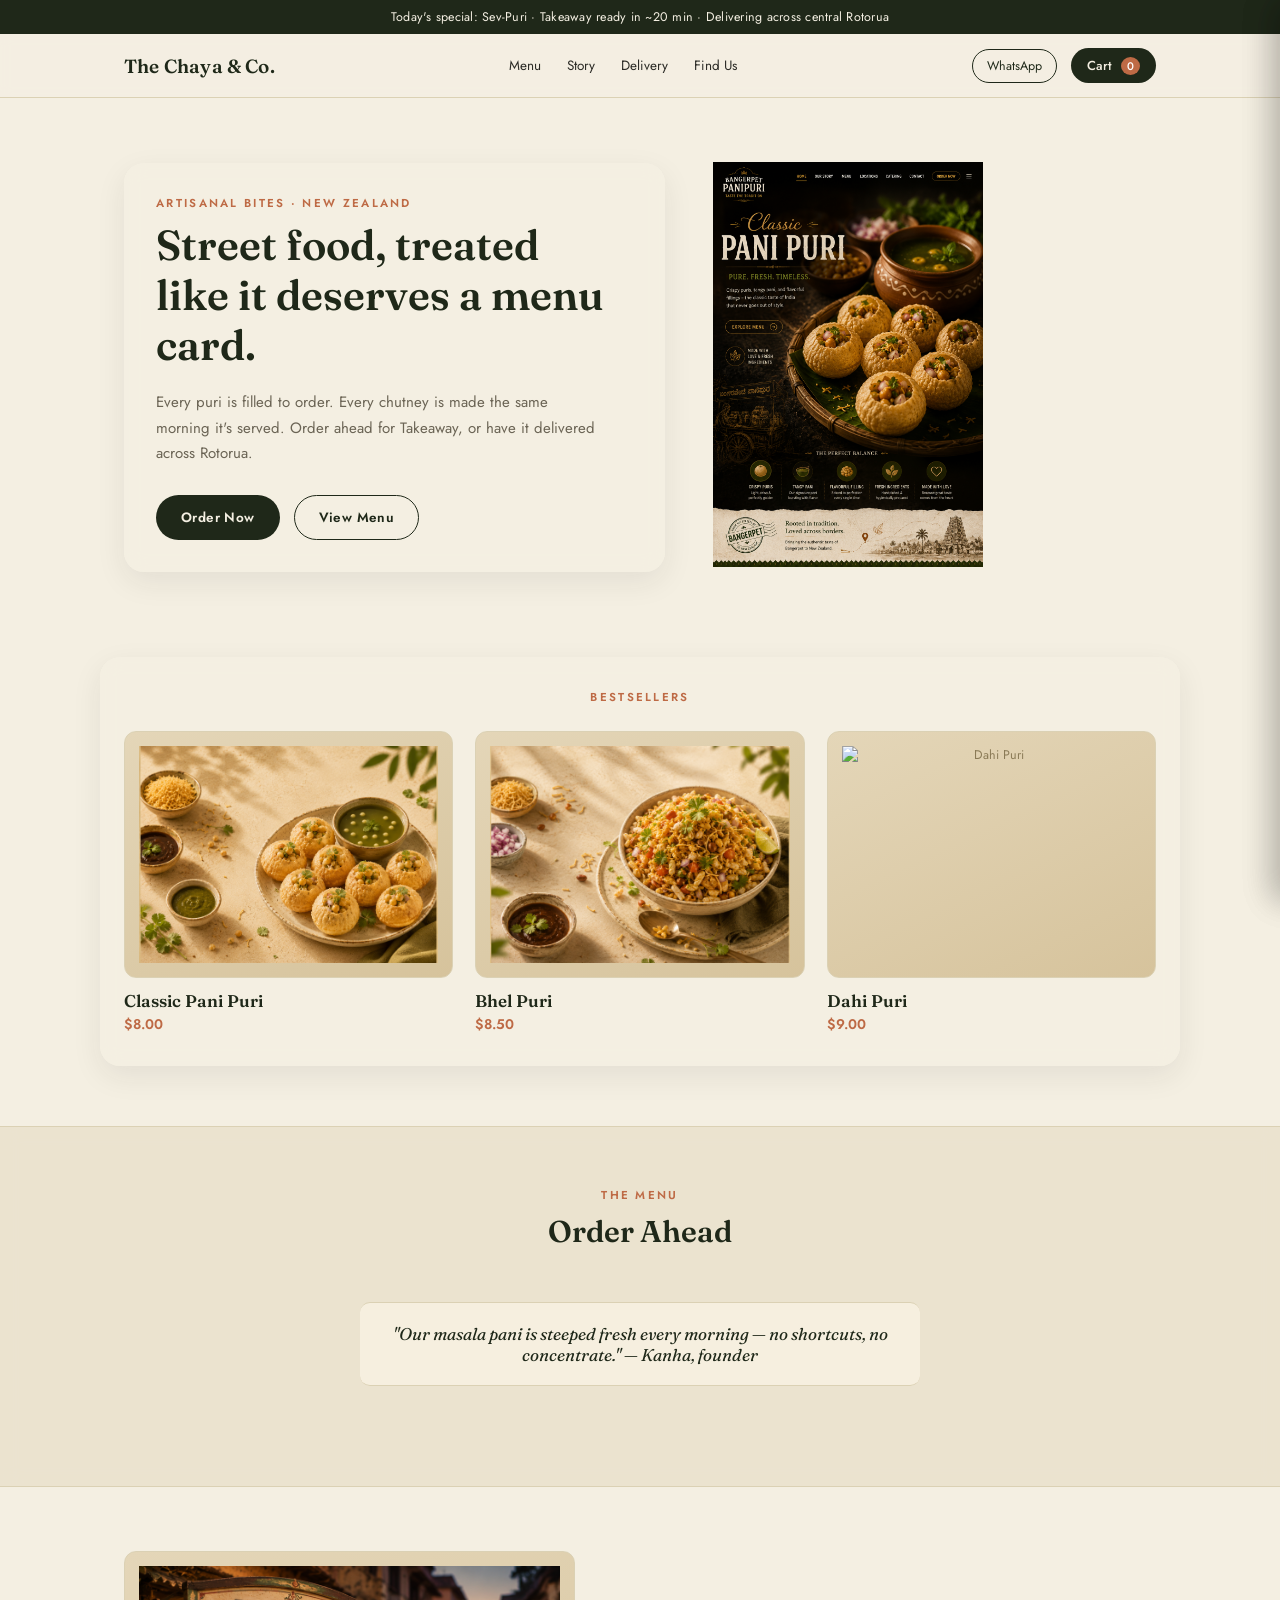
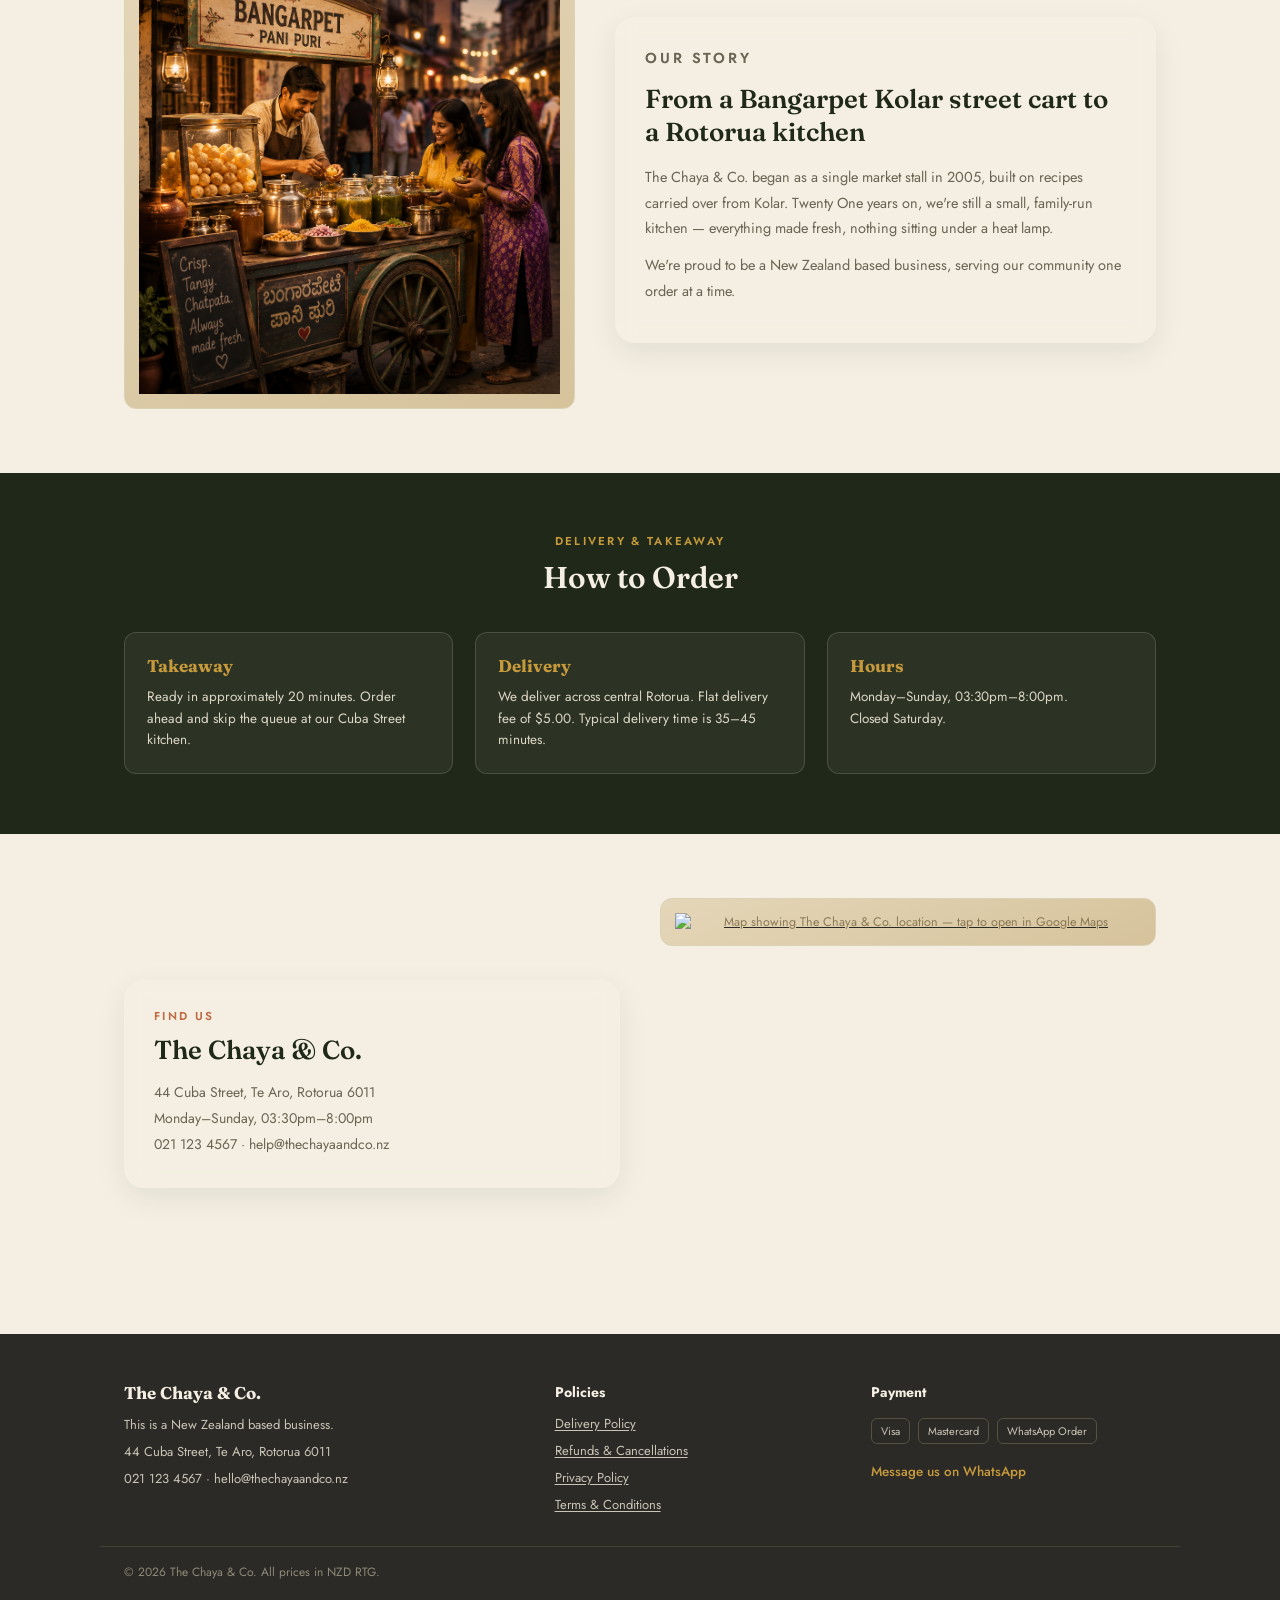
==== index.html @ b9b1ccc6 "Update index.html" ====
<!DOCTYPE html>
<html lang="en">
<head>
<meta charset="UTF-8">
<meta name="viewport" content="width=device-width, initial-scale=1.0">
<title>The Chaya & Co. — Artisanal Indian Street Food, New Zealand</title>
<link rel="preconnect" href="https://fonts.googleapis.com">
<link href="https://fonts.googleapis.com/css2?family=Fraunces:opsz,wght@9..144,500;9..144,600;9..144,700&family=Jost:wght@400;500;600&display=swap" rel="stylesheet">
<link rel="stylesheet" href="style.css">
</head>
<body>

<!-- announcement bar -->
<div class="announce-bar">Today's special: Sev-Puri · Takeaway ready in ~20 min · Delivering across central Rotorua</div>

<!-- header -->
<header class="site-header" id="site-header">
  <div class="wrap header-row">
    <a href="#top" class="brand">The Chaya & Co.</a>

    <nav class="main-nav" id="main-nav">
      <a href="#menu">Menu</a>
      <a href="#story">Story</a>
      <a href="#delivery">Delivery</a>
      <a href="#find-us">Find Us</a>
    </nav>

    <div class="header-actions">
      <a class="whatsapp-quick" href="#" id="header-whatsapp-link" aria-label="Message us on WhatsApp">WhatsApp</a>
      <button class="cart-btn" id="open-cart" aria-label="Open cart">
        Cart <span class="cart-badge" id="cart-badge">0</span>
      </button>
      <button class="mobile-menu-toggle" id="mobile-menu-toggle" aria-label="Open menu">☰</button>
    </div>
  </div>
</header>

<div id="top"></div>

<!-- hero -->
<section class="hero">
  <div class="wrap hero-inner">
    <div class="hero-text">
      <p class="eyebrow">Artisanal Bites · New Zealand</p>
      <h1>Street food, treated<br>like it deserves a menu card.</h1>
      <p class="hero-copy">Every puri is filled to order. Every chutney is made the same morning it's served. Order ahead for Takeaway, or have it delivered across Rotorua.</p>
      <div class="hero-ctas">
        <a href="#menu" class="btn btn-primary">Order Now</a>
        <a href="#menu" class="btn btn-outline">View Menu</a>
      </div>
    </div>
    <div class="about-photo"><img src="./photos/Staring.png" width="270" alt="Signature dish, plated on marble"></div>
  </div>
</section>

<!-- signature strip -->
<section class="signature-strip">
  <div class="wrap">
    <p class="eyebrow center">Bestsellers</p>
    <div class="signature-row">
      <div class="signature-card">
        <div class="photo-placeholder"><img src="./photos/panipuri.png" alt="Classic Pani Puri"></div>
        <h3>Classic Pani Puri</h3>
        <p>$8.00</p>
      </div>
      <div class="signature-card">
        <div class="photo-placeholder"><img src="./photos/BhelPuri.png" alt="Bhel Puri"></div>
        <h3>Bhel Puri</h3>
        <p>$8.50</p>
      </div>
      <div class="signature-card">
        <div class="photo-placeholder"><img src="./photos/DahiPuri.png" alt="Dahi Puri"></div>
        <h3>Dahi Puri</h3>
        <p>$9.00</p>
      </div>
    </div>
  </div>
</section>

<!-- menu -->
<section class="menu-section" id="menu">
  <div class="wrap">
    <p class="eyebrow center">The Menu</p>
    <h2 class="section-title center">Order Ahead</h2>

    <div class="category-tabs" id="category-tabs"></div>
    

    <div class="editorial-note">
      <p>"Our masala pani is steeped fresh every morning — no shortcuts, no concentrate." — Kanha, founder</p>
    </div>

    <div class="menu-grid" id="menu-grid"></div>
  </div>
</section>

<!-- story -->
<section class="story" id="story">
  <div class="wrap about-grid">
    <div class="photo-placeholder"><img src="./photos/ourstory.png" alt="Hands plating chaat"></div>
    <div class="about-copy">
      <p class="eyebrow">Our Story</p>
      <h2>From a Bangarpet Kolar street cart to a Rotorua kitchen</h2>
      <p>The Chaya & Co. began as a single market stall in 2005, built on recipes carried over from Kolar. Twenty One years on, we're still a small, family-run kitchen — everything made fresh, nothing sitting under a heat lamp.</p>
      <p>We're proud to be a New Zealand based business, serving our community one order at a time.</p>
    </div>
  </div>
</section>

<!-- delivery & Takeaway -->
<section class="delivery-info" id="delivery">
  <div class="wrap">
    <p class="eyebrow center">Delivery &amp; Takeaway</p>
    <h2 class="section-title center">How to Order</h2>
    <div class="info-grid">
      <div class="info-card">
        <h3>Takeaway</h3>
        <p>Ready in approximately 20 minutes. Order ahead and skip the queue at our Cuba Street kitchen.</p>
      </div>
      <div class="info-card">
        <h3>Delivery</h3>
        <p>We deliver across central Rotorua. Flat delivery fee of $5.00. Typical delivery time is 35–45 minutes.</p>
      </div>
      <div class="info-card">
        <h3>Hours</h3>
        <p>Monday–Sunday, 03:30pm–8:00pm.<br>Closed Saturday.</p>
      </div>
    </div>
  </div>
</section>

<!-- find us -->
<section class="find-us" id="find-us">
  <div class="wrap find-us-grid">
    <div class="find-us-text">
      <p class="eyebrow">Find Us</p>
      <h2>The Chaya & Co.</h2>
      <p class="find-us-line">44 Cuba Street, Te Aro, Rotorua 6011</p>
      <p class="find-us-line">Monday–Sunday, 03:30pm–8:00pm</p>
      <p class="find-us-line">021 123 4567 · help@thechayaandco.nz</p>
    </div>
    <div class="map-placeholder">
      <a href="https://www.google.com/maps/place/28+Manuka+Crescent,+Hillcrest,+Rotorua+3015,+New+Zealand/@-38.1518837,176.2355002,18.94z/data=!4m6!3m5!1s0x6d6c27400b996f21:0x37cf17543a4d4322!8m2!3d-38.1521317!4d176.2364278!16s%2Fg%2F11gfd5j300"
         target="_blank" rel="noopener" class="map-link">
        <div class="photo-placeholder"><img src="./Photos/map.png" alt="Map showing The Chaya & Co. location — tap to open in Google Maps" class="map-image"></div>
      </a>
    </div>
  </div>
</section>

<!-- footer -->
<footer class="site-footer">
  <div class="wrap footer-grid">
    <div class="footer-col">
      <strong class="footer-brand">The Chaya & Co.</strong>
      <p>This is a New Zealand based business.</p>
      <p>44 Cuba Street, Te Aro, Rotorua 6011</p>
      <p>021 123 4567 · hello@thechayaandco.nz</p>
    </div>
    <div class="footer-col">
      <strong>Policies</strong>
      <button class="footer-link" data-policy="delivery">Delivery Policy</button>
      <button class="footer-link" data-policy="refunds">Refunds &amp; Cancellations</button>
      <button class="footer-link" data-policy="privacy">Privacy Policy</button>
      <button class="footer-link" data-policy="terms">Terms &amp; Conditions</button>
    </div>
    <div class="footer-col">
      <strong>Payment</strong>
      <div class="payment-logos">
        <span class="payment-chip">Visa</span>
        <span class="payment-chip">Mastercard</span>
        <span class="payment-chip">WhatsApp Order</span>
      </div>
      <a class="footer-whatsapp" href="#" id="footer-whatsapp-link">Message us on WhatsApp</a>
    </div>
  </div>
  <div class="wrap footer-bottom">© 2026 The Chaya & Co. All prices in NZD RTG.</div>
</footer>

<!-- mobile sticky bar -->
<div class="mobile-sticky-bar" id="mobile-sticky-bar">
  <span id="mobile-cart-summary">0 items · $0.00</span>
  <button id="mobile-cart-btn">View Cart</button>
</div>

<!-- cart drawer -->
<div class="drawer-overlay" id="drawer-overlay"></div>
<aside class="cart-drawer" id="cart-drawer" aria-label="Cart">
  <div class="drawer-head">
    <h3>Your Order</h3>
    <button class="drawer-close" id="close-cart" aria-label="Close cart">✕</button>
  </div>
  <div class="cart-items" id="cart-items"></div>
  <div class="cart-empty" id="cart-empty">Your cart is empty. Add something from the menu.</div>
  <div class="cart-totals">
    <div class="totals-row"><span>Subtotal</span><span id="cart-subtotal">$0.00</span></div>
    <div class="totals-row" id="cart-delivery-row"><span>Delivery fee</span><span id="cart-delivery">—</span></div>
    <div class="totals-row totals-final"><span>Total</span><span id="cart-total">$0.00</span></div>
  </div>
  <button class="btn btn-primary drawer-checkout-btn" id="proceed-checkout">Proceed to Checkout</button>
</aside>

<!-- checkout drawer -->
<aside class="checkout-drawer" id="checkout-drawer" aria-label="Checkout">
  <div class="drawer-head">
    <h3>Checkout</h3>
    <button class="drawer-close" id="close-checkout" aria-label="Close checkout">✕</button>
  </div>

  <form id="checkout-form" class="checkout-form" novalidate>
    <div class="form-summary" id="checkout-summary"></div>

    <label class="field">
      <span>Full name *</span>
      <input type="text" id="cf-name" required>
    </label>
    <label class="field">
      <span>Mobile number *</span>
      <input type="tel" id="cf-phone" placeholder="021 123 4567" required>
    </label>
    <label class="field">
      <span>Email *</span>
      <input type="email" id="cf-email" required>
    </label>

    <div class="field-group">
      <span class="field-label">Order type *</span>
      <div class="toggle-row">
        <label class="toggle-option"><input type="radio" name="order-type" value="Takeaway" checked> Takeaway</label>
        <label class="toggle-option"><input type="radio" name="order-type" value="delivery"> Delivery</label>
      </div>
    </div>

    <div id="address-fields" class="address-fields hidden">
      <label class="field">
        <span>Street address *</span>
        <input type="text" id="cf-address1">
      </label>
      <label class="field">
        <span>Apartment / unit (optional)</span>
        <input type="text" id="cf-address2">
      </label>
      <div class="field-row">
        <label class="field">
          <span>Suburb *</span>
          <input type="text" id="cf-suburb">
        </label>
        <label class="field">
          <span>City *</span>
          <input type="text" id="cf-city" value="Rotorua">
        </label>
      </div>
      <label class="field">
        <span>Postcode *</span>
        <input type="text" id="cf-postcode">
      </label>
      <label class="field">
        <span>Delivery instructions</span>
        <input type="text" id="cf-delivery-notes" placeholder="Gate code, floor, landmark...">
      </label>
    </div>

    <label class="field">
      <span>Preferred time</span>
      <input type="text" id="cf-time" placeholder="e.g. ASAP or 7:00pm">
    </label>
    <label class="field">
      <span>Order notes (optional)</span>
      <input type="text" id="cf-notes" placeholder="Extra spicy, no onion...">
    </label>

    <label class="terms-row">
      <input type="checkbox" id="cf-terms" required>
      <span>I agree to the <button type="button" class="inline-link" data-policy="terms">Terms &amp; Conditions</button> and <button type="button" class="inline-link" data-policy="refunds">Refunds Policy</button> *</span>
    </label>

    <p class="form-error" id="form-error"></p>

    <div class="checkout-actions">
      <button type="button" class="btn btn-primary" id="place-order-btn">Place Order · Pay on Delivery/Pickup</button>
    </div>
    <p class="pay-note">Pay by cash or card when your order arrives or when you collect it. We'll confirm your order over WhatsApp right away.</p>
  </form>
</aside>

<!-- policy modal -->
<div class="policy-overlay" id="policy-overlay">
  <div class="policy-modal">
    <button class="drawer-close" id="close-policy" aria-label="Close">✕</button>
    <div id="policy-content"></div>
  </div>
</div>

<!-- Firebase (compat SDK — plain script tags, no build step needed) -->
<script src="https://www.gstatic.com/firebasejs/10.13.0/firebase-app-compat.js"></script>
<script src="https://www.gstatic.com/firebasejs/10.13.0/firebase-firestore-compat.js"></script>
<script src="https://www.gstatic.com/firebasejs/10.13.0/firebase-auth-compat.js"></script>
<script src="https://www.gstatic.com/firebasejs/10.13.0/firebase-storage-compat.js"></script>
<script src="firebase-config.js"></script>
<script src="script.js"></script>
</body>
</html>
---- style.css ----
:root{
  --cream:#F4EFE2;
  --cream-deep:#EAE2CE;
  --forest:#2F3B28;
  --forest-deep:#1F2819;
  --olive:#7C8459;
  --terracotta:#BE6A45;
  --gold:#C79A3C;
  --charcoal:#2B2A26;
  --line:#DBD1B4;
  --muted:#6B6455;
}

*{box-sizing:border-box;}
html{scroll-behavior:smooth;}
body{
  margin:0;
  /* Falls back to --cream if no image is found or the path below is wrong */
  background-color:var(--cream);
  background-image:url("./Photos/bg.png");
  background-size:cover;
  background-position:top center;
  background-attachment:fixed;
  background-repeat:no-repeat;
  color:var(--charcoal);
  font-family:'Jost',sans-serif;
  font-size:15px;
}
h1,h2,h3{font-family:'Fraunces',serif;margin:0;}
p{margin:0;}
a{color:inherit;}
.wrap{max-width:1080px;margin:0 auto;padding:0 24px;}
.hidden{display:none !important;}

.eyebrow{
  text-transform:uppercase;letter-spacing:0.2em;font-size:11.5px;
  color:var(--terracotta);font-weight:600;margin:0 0 10px;
}
.eyebrow.center{text-align:center;}
.section-title{font-size:30px;font-weight:600;color:var(--forest-deep);margin-bottom:36px;}
.section-title.center{text-align:center;}

.btn{
  display:inline-block;padding:12px 24px;border-radius:30px;
  font-size:13.5px;font-weight:600;letter-spacing:0.03em;text-decoration:none;
  cursor:pointer;border:1.5px solid transparent;text-align:center;
}
.btn-primary{background:var(--forest-deep);color:var(--cream);}
.btn-primary:hover{background:var(--forest);}
.btn-outline{background:transparent;border-color:var(--forest-deep);color:var(--forest-deep);}
.btn-outline:hover{background:var(--forest-deep);color:var(--cream);}

.photo-placeholder{
  border-radius:12px;background:linear-gradient(155deg,#E4D6B8,#D6C39C);
  border:1px solid var(--line);
  display:flex;align-items:center;justify-content:center;
  color:#8A7A56;font-size:12.5px;text-align:center;padding:14px;
}
.photo-placeholder img{
    width:100%;
    height:100%;
    object-fit:cover;      /* fills the frame */
    display:block;
}

/* announcement bar */
.announce-bar{
  background:var(--forest-deep);color:var(--cream);
  text-align:center;font-size:12.5px;padding:8px 16px;letter-spacing:0.02em;
}

/* header */
.site-header{
  position:sticky;top:0;z-index:40;
  background:rgba(244,239,226,0.94);backdrop-filter:blur(6px);
  border-bottom:1px solid var(--line);
}
.header-row{display:flex;align-items:center;justify-content:space-between;padding:14px 24px;}
.brand{font-family:'Fraunces',serif;font-weight:600;font-size:19px;color:var(--forest-deep);text-decoration:none;letter-spacing:0.01em;}
.main-nav{display:flex;gap:26px;}
.main-nav a{font-size:13.5px;text-decoration:none;color:var(--charcoal);}
.main-nav a:hover{color:var(--terracotta);}
.header-actions{display:flex;align-items:center;gap:14px;}
.whatsapp-quick{
  font-size:12.5px;text-decoration:none;color:var(--forest-deep);
  border:1px solid var(--forest-deep);border-radius:20px;padding:7px 14px;
}
.cart-btn{
  background:var(--forest-deep);color:var(--cream);border:none;border-radius:20px;
  padding:8px 16px;font-size:13px;cursor:pointer;font-family:'Jost',sans-serif;font-weight:500;
}
.cart-badge{background:var(--terracotta);color:#fff;border-radius:50%;padding:1px 6px;font-size:11px;margin-left:5px;}
.mobile-menu-toggle{display:none;background:none;border:none;font-size:20px;cursor:pointer;}

/* hero */
.hero{padding:64px 0;}
.hero-inner{display:grid;grid-template-columns:1.1fr 0.9fr;gap:48px;align-items:center;}
.hero-text{
  background:rgba(244,239,226,0.88);
  backdrop-filter:blur(10px);
  -webkit-backdrop-filter:blur(10px);
  border-radius:20px;
  padding:32px;
  box-shadow:0 10px 30px rgba(43,42,38,0.08);
}
.hero h1{font-size:42px;line-height:1.18;font-weight:600;color:var(--forest-deep);}
.hero-copy{margin:20px 0 28px;font-size:15px;line-height:1.7;color:var(--muted);max-width:440px;}
.hero-ctas{display:flex;gap:14px;flex-wrap:wrap;}
.hero-photo{aspect-ratio:4/3;}

/* signature strip */
.signature-strip{padding:20px 0 60px;}
.signature-strip .wrap{
  background:rgba(244,239,226,0.88);
  backdrop-filter:blur(10px);
  -webkit-backdrop-filter:blur(10px);
  border-radius:20px;
  padding:32px 24px;
  box-shadow:0 10px 30px rgba(43,42,38,0.08);
}
.signature-row{display:grid;grid-template-columns:repeat(3,1fr);gap:22px;margin-top:26px;}
.signature-card .photo-placeholder{aspect-ratio:4/3;margin-bottom:12px;}
.signature-card h3{font-size:17px;font-weight:600;color:var(--forest-deep);}
.signature-card p{font-size:14px;color:var(--terracotta);margin-top:3px;font-weight:600;}

/* menu section — translucent so the background photo keeps showing through, same as the hero */
.menu-section{
  padding:60px 0;
  background:rgba(234,226,206,0.9);
  backdrop-filter:blur(10px);
  -webkit-backdrop-filter:blur(10px);
  border-top:1px solid var(--line);border-bottom:1px solid var(--line);
}
.category-tabs{display:flex;gap:10px;justify-content:center;flex-wrap:wrap;margin-bottom:16px;}
.tab-btn{
  border:1px solid var(--forest-deep);background:transparent;color:var(--forest-deep);
  padding:8px 18px;border-radius:20px;font-size:13px;cursor:pointer;font-family:'Jost',sans-serif;
}
.tab-btn.active{background:var(--forest-deep);color:var(--cream);}
.filter-row{display:flex;gap:8px;justify-content:center;flex-wrap:wrap;margin-bottom:34px;}


.editorial-note{
  max-width:560px;margin:0 auto 40px;text-align:center;
  font-family:'Fraunces',serif;font-style:italic;font-size:17px;color:var(--forest-deep);
  padding:20px 24px;border-top:1px solid var(--line);border-bottom:1px solid var(--line);
  background:rgba(255,249,238,0.5);border-radius:10px;
}

.menu-grid{display:grid;grid-template-columns:repeat(2,1fr);gap:20px;}
.menu-card{
  background:#fff9ee;border:1px solid var(--line);border-radius:14px;
  padding:16px;display:flex;gap:14px;
}
.menu-card .photo-placeholder{width:96px;height:96px;flex-shrink:0;font-size:10.5px;}
.menu-card-body{flex:1;display:flex;flex-direction:column;}
.menu-card-top{display:flex;justify-content:space-between;gap:8px;}
.menu-card-name{font-family:'Fraunces',serif;font-weight:600;font-size:16.5px;color:var(--forest-deep);}
.menu-card-price{font-weight:600;font-size:14px;color:var(--terracotta);white-space:nowrap;}
.menu-card-desc{font-size:12.5px;color:var(--muted);margin-top:4px;line-height:1.5;}
.menu-card-tags{display:flex;gap:6px;flex-wrap:wrap;margin-top:8px;}
.tag-chip{font-size:10px;text-transform:uppercase;letter-spacing:0.05em;background:var(--cream-deep);color:var(--olive);padding:3px 8px;border-radius:10px;}
.menu-card-footer{display:flex;justify-content:flex-end;margin-top:auto;padding-top:10px;}
.qty-control{display:flex;align-items:center;gap:9px;background:var(--cream-deep);border-radius:20px;padding:4px 6px;}
.qty-control button{
  width:24px;height:24px;border-radius:50%;border:1px solid var(--forest-deep);
  background:transparent;color:var(--forest-deep);font-weight:700;cursor:pointer;font-size:14px;line-height:1;
}
.qty-control span{min-width:14px;text-align:center;font-size:13px;font-weight:600;}
.add-btn{
  border:none;background:var(--forest-deep);color:var(--cream);
  padding:7px 16px;border-radius:20px;font-size:12.5px;cursor:pointer;font-family:'Jost',sans-serif;font-weight:500;
}

.menu-card.sold-out{opacity:0.55;}
.sold-out-chip{background:#E7D6D0 !important;color:#B33F2E !important;}

/* story */
.story{padding:64px 0;}
.about-grid{display:grid;grid-template-columns:1fr 1.2fr;gap:40px;align-items:center;}
.about-photo{aspect-ratio:7/5;}
.about-copy{
  background:rgba(244,239,226,0.88);
  backdrop-filter:blur(10px);
  -webkit-backdrop-filter:blur(10px);
  border-radius:20px;
  padding:28px 30px;
  box-shadow:0 10px 30px rgba(43,42,38,0.08);
}
.about-copy h2{font-size:26px;margin:10px 0 14px;font-weight:600;color:var(--forest-deep);line-height:1.3;}
.about-copy p{font-size:14.5px;line-height:1.75;margin:0 0 12px;color:var(--muted);}

/* delivery info */
.delivery-info{padding:60px 0;background:var(--forest-deep);color:var(--cream);}
.delivery-info .eyebrow{color:var(--gold);}
.delivery-info .section-title{color:var(--cream);}
.info-grid{display:grid;grid-template-columns:repeat(3,1fr);gap:22px;}
.info-card{background:rgba(244,239,226,0.06);border:1px solid rgba(244,239,226,0.15);border-radius:12px;padding:22px;}
.info-card h3{font-size:17px;margin-bottom:10px;color:var(--gold);}
.info-card p{font-size:13.5px;line-height:1.6;color:#DCD6C4;}

/* find us */
.find-us{padding:64px 0;}
.find-us-grid{display:grid;grid-template-columns:1fr 1fr;gap:40px;align-items:center;}
.find-us-text{
  background:rgba(244,239,226,0.88);
  backdrop-filter:blur(10px);
  -webkit-backdrop-filter:blur(10px);
  border-radius:20px;
  padding:28px 30px;
  box-shadow:0 10px 30px rgba(43,42,38,0.08);
}
.find-us h2{font-size:26px;font-weight:600;color:var(--forest-deep);margin:8px 0 16px;}
.find-us-line{font-size:14px;color:var(--muted);margin-bottom:6px;}
.map-placeholder{aspect-ratio:4/3;}

/* footer */
.site-footer{background:var(--charcoal);color:var(--cream);padding:48px 0 20px;}
.footer-grid{display:grid;grid-template-columns:1.4fr 1fr 1fr;gap:32px;}
.footer-col{display:flex;flex-direction:column;gap:8px;font-size:13px;color:#C9C4B6;}
.footer-col strong{color:var(--cream);font-size:14px;margin-bottom:4px;}
.footer-brand{font-family:'Fraunces',serif;font-size:17px !important;}
.footer-link{background:none;border:none;color:#C9C4B6;text-align:left;padding:0;font-size:13px;cursor:pointer;font-family:'Jost',sans-serif;text-decoration:underline;text-underline-offset:2px;}
.footer-link:hover{color:var(--gold);}
.payment-logos{display:flex;gap:8px;flex-wrap:wrap;margin:4px 0 10px;}
.payment-chip{border:1px solid #55503f;border-radius:6px;padding:4px 9px;font-size:11px;color:#C9C4B6;}
.footer-whatsapp{color:var(--gold);text-decoration:none;font-weight:500;font-size:13.5px;}
.footer-bottom{border-top:1px solid #44402F;margin-top:32px;padding-top:16px;font-size:12px;color:#8F8A78;}

/* mobile sticky bar */
.mobile-sticky-bar{
  display:none;position:fixed;bottom:0;left:0;right:0;z-index:45;
  background:var(--forest-deep);color:var(--cream);
  padding:14px 20px;align-items:center;justify-content:space-between;
  box-shadow:0 -4px 14px rgba(0,0,0,0.2);
}
.mobile-sticky-bar.visible{display:flex;}
.mobile-sticky-bar button{
  background:var(--gold);color:var(--forest-deep);border:none;border-radius:20px;
  padding:9px 16px;font-weight:600;font-size:13px;cursor:pointer;
}

/* drawers (cart + checkout) */
.drawer-overlay{
  position:fixed;inset:0;background:rgba(30,26,18,0.4);z-index:50;
  opacity:0;pointer-events:none;transition:opacity 0.25s ease;
}
.drawer-overlay.visible{opacity:1;pointer-events:auto;}

.cart-drawer,.checkout-drawer{
  position:fixed;top:0;right:0;bottom:0;width:min(420px,92vw);
  background:var(--cream);z-index:55;
  transform:translateX(100%);transition:transform 0.3s ease;
  display:flex;flex-direction:column;box-shadow:-8px 0 30px rgba(0,0,0,0.15);
}
.cart-drawer.open,.checkout-drawer.open{transform:translateX(0);}
.drawer-head{
  display:flex;align-items:center;justify-content:space-between;
  padding:20px 22px;border-bottom:1px solid var(--line);
}
.drawer-head h3{font-size:19px;color:var(--forest-deep);}
.drawer-close{background:none;border:none;font-size:16px;cursor:pointer;color:var(--charcoal);}

.cart-items{flex:1;overflow-y:auto;padding:16px 22px;display:flex;flex-direction:column;gap:14px;}
.cart-empty{text-align:center;color:var(--muted);font-size:13.5px;padding:30px 20px;}
.cart-line{display:flex;gap:12px;align-items:center;border-bottom:1px solid var(--line);padding-bottom:12px;}
.cart-line-photo{width:52px;height:52px;border-radius:8px;background:linear-gradient(155deg,#E4D6B8,#D6C39C);flex-shrink:0;}
.cart-line-info{flex:1;}
.cart-line-name{font-weight:600;font-size:14px;color:var(--forest-deep);}
.cart-line-price{font-size:12.5px;color:var(--muted);margin-top:2px;}
.cart-line-remove{background:none;border:none;color:var(--terracotta);font-size:12px;cursor:pointer;text-decoration:underline;margin-top:4px;padding:0;}

.cart-totals{padding:16px 22px;border-top:1px solid var(--line);}
.totals-row{display:flex;justify-content:space-between;font-size:13.5px;color:var(--muted);padding:4px 0;}
.totals-final{font-weight:700;color:var(--forest-deep);font-size:15px;border-top:1px solid var(--line);margin-top:6px;padding-top:10px;}
.drawer-checkout-btn{margin:0 22px 22px;width:calc(100% - 44px);}

/* checkout form */
.checkout-form{flex:1;overflow-y:auto;padding:18px 22px 30px;display:flex;flex-direction:column;gap:14px;}
.form-summary{
  background:var(--cream-deep);border-radius:10px;padding:12px 14px;
  font-size:12.5px;color:var(--muted);
}
.field{display:flex;flex-direction:column;gap:5px;font-size:12.5px;color:var(--forest-deep);font-weight:500;}
.field input{
  border:1px solid var(--line);border-radius:8px;padding:10px 12px;
  font-size:14px;font-family:'Jost',sans-serif;background:#fff9ee;color:var(--charcoal);
}
.field input:focus{outline:2px solid var(--terracotta);outline-offset:1px;}
.field-row{display:grid;grid-template-columns:1fr 1fr;gap:12px;}
.field-group{display:flex;flex-direction:column;gap:8px;}
.field-label{font-size:12.5px;color:var(--forest-deep);font-weight:500;}
.toggle-row{display:flex;gap:16px;}
.toggle-option{display:flex;align-items:center;gap:6px;font-size:13.5px;color:var(--charcoal);}
.address-fields{display:flex;flex-direction:column;gap:14px;border-left:2px solid var(--terracotta);padding-left:14px;}
.terms-row{display:flex;align-items:flex-start;gap:8px;font-size:12.5px;color:var(--muted);}
.inline-link{background:none;border:none;color:var(--terracotta);text-decoration:underline;cursor:pointer;padding:0;font-size:12.5px;font-family:'Jost',sans-serif;}
.form-error{color:#B33F2E;font-size:12.5px;min-height:16px;}
.checkout-actions{display:flex;gap:10px;flex-wrap:wrap;}
.checkout-actions .btn{flex:1;}
.pay-note{font-size:11.5px;color:var(--muted);line-height:1.5;}

/* policy modal */
.policy-overlay{
  position:fixed;inset:0;background:rgba(30,26,18,0.5);z-index:60;
  display:none;align-items:center;justify-content:center;padding:24px;
}
.policy-overlay.visible{display:flex;}
.policy-modal{
  background:var(--cream);border-radius:14px;max-width:560px;width:100%;
  max-height:80vh;overflow-y:auto;padding:30px 28px;position:relative;
}
.policy-modal h3{font-size:20px;color:var(--forest-deep);margin-bottom:14px;}
.policy-modal p{font-size:13.5px;line-height:1.7;color:var(--muted);margin-bottom:10px;}
.policy-modal .drawer-close{position:absolute;top:16px;right:18px;}

@media(max-width:860px){
  .hero-inner{grid-template-columns:1fr;}
  .hero h1{font-size:32px;}
  .signature-row{grid-template-columns:1fr;}
  .info-grid{grid-template-columns:1fr;}
  .about-grid{grid-template-columns:1fr;}
  .find-us-grid{grid-template-columns:1fr;}
  .footer-grid{grid-template-columns:1fr;}
  .menu-grid{grid-template-columns:1fr;}
  .main-nav{display:none;}
  .mobile-menu-toggle{display:block;}
  .mobile-sticky-bar{display:none;}
  .mobile-sticky-bar.visible{display:flex;}
  body{padding-bottom:0;}
}
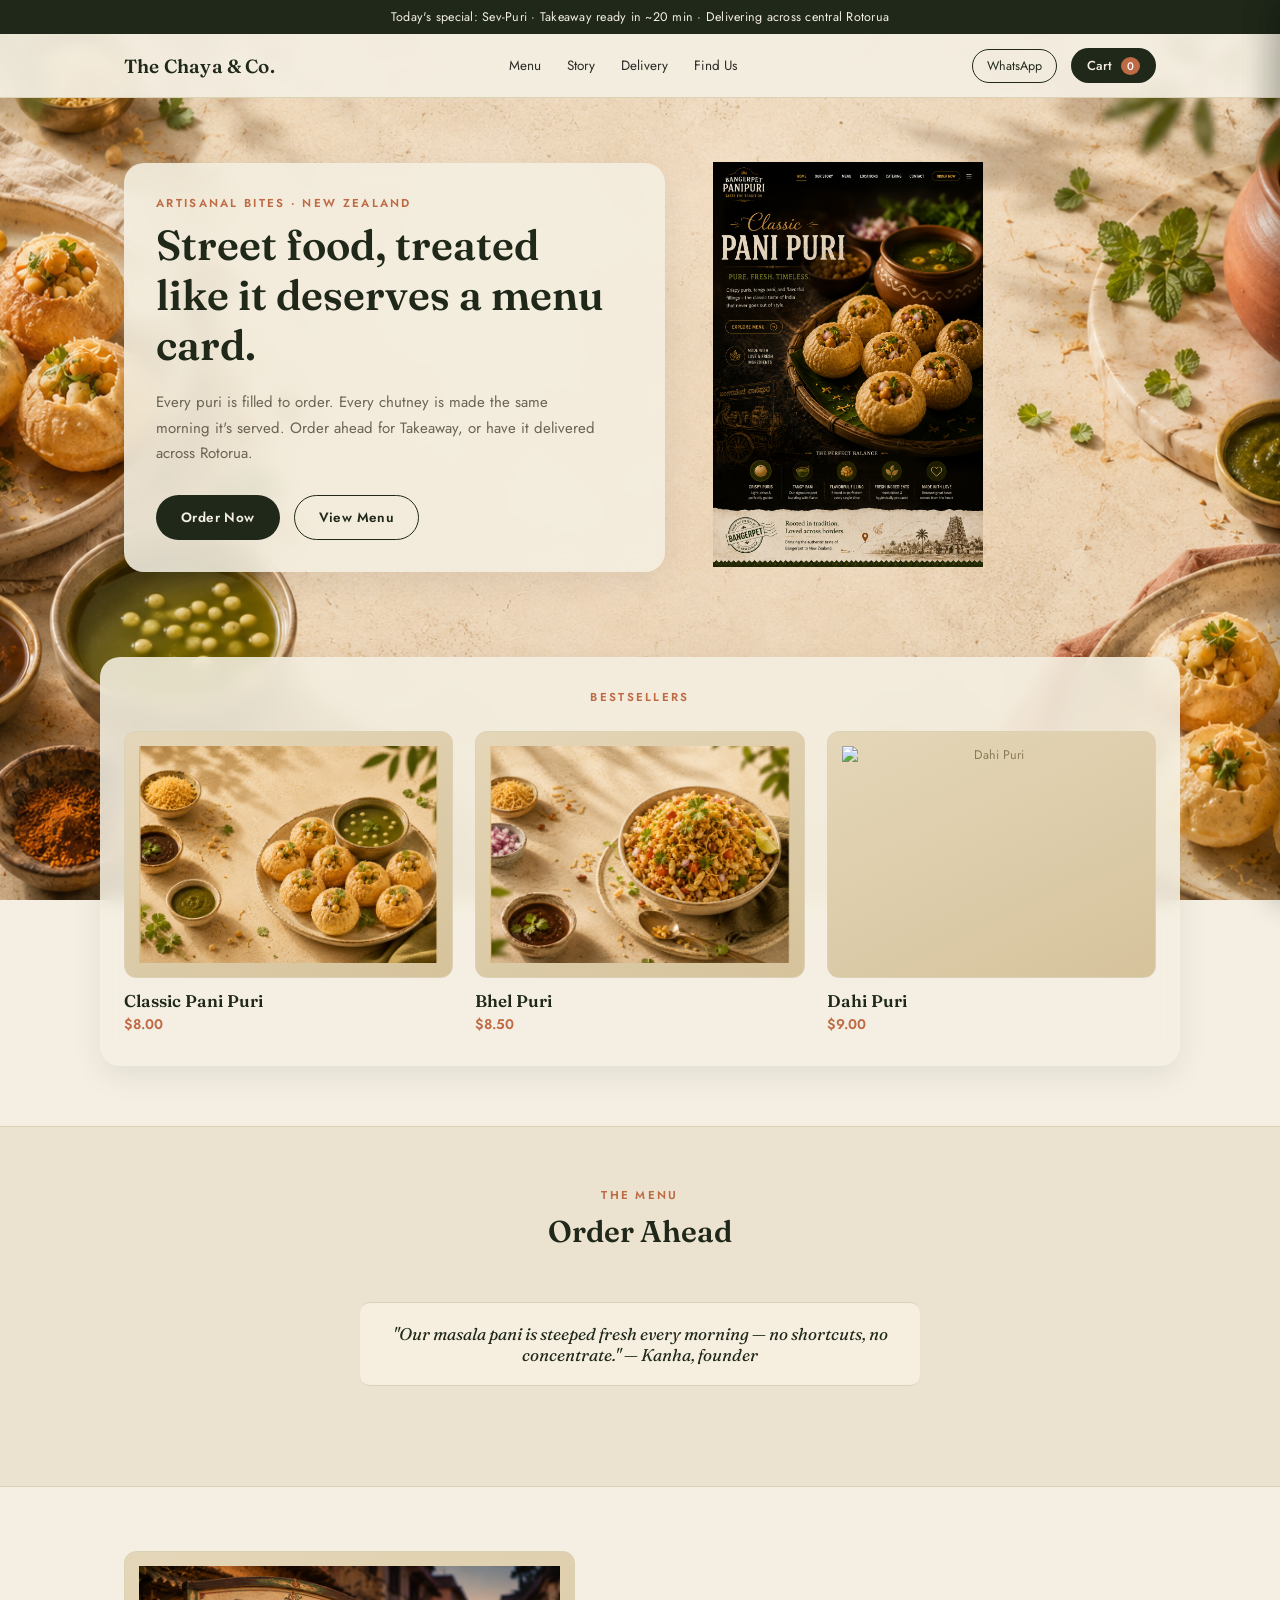
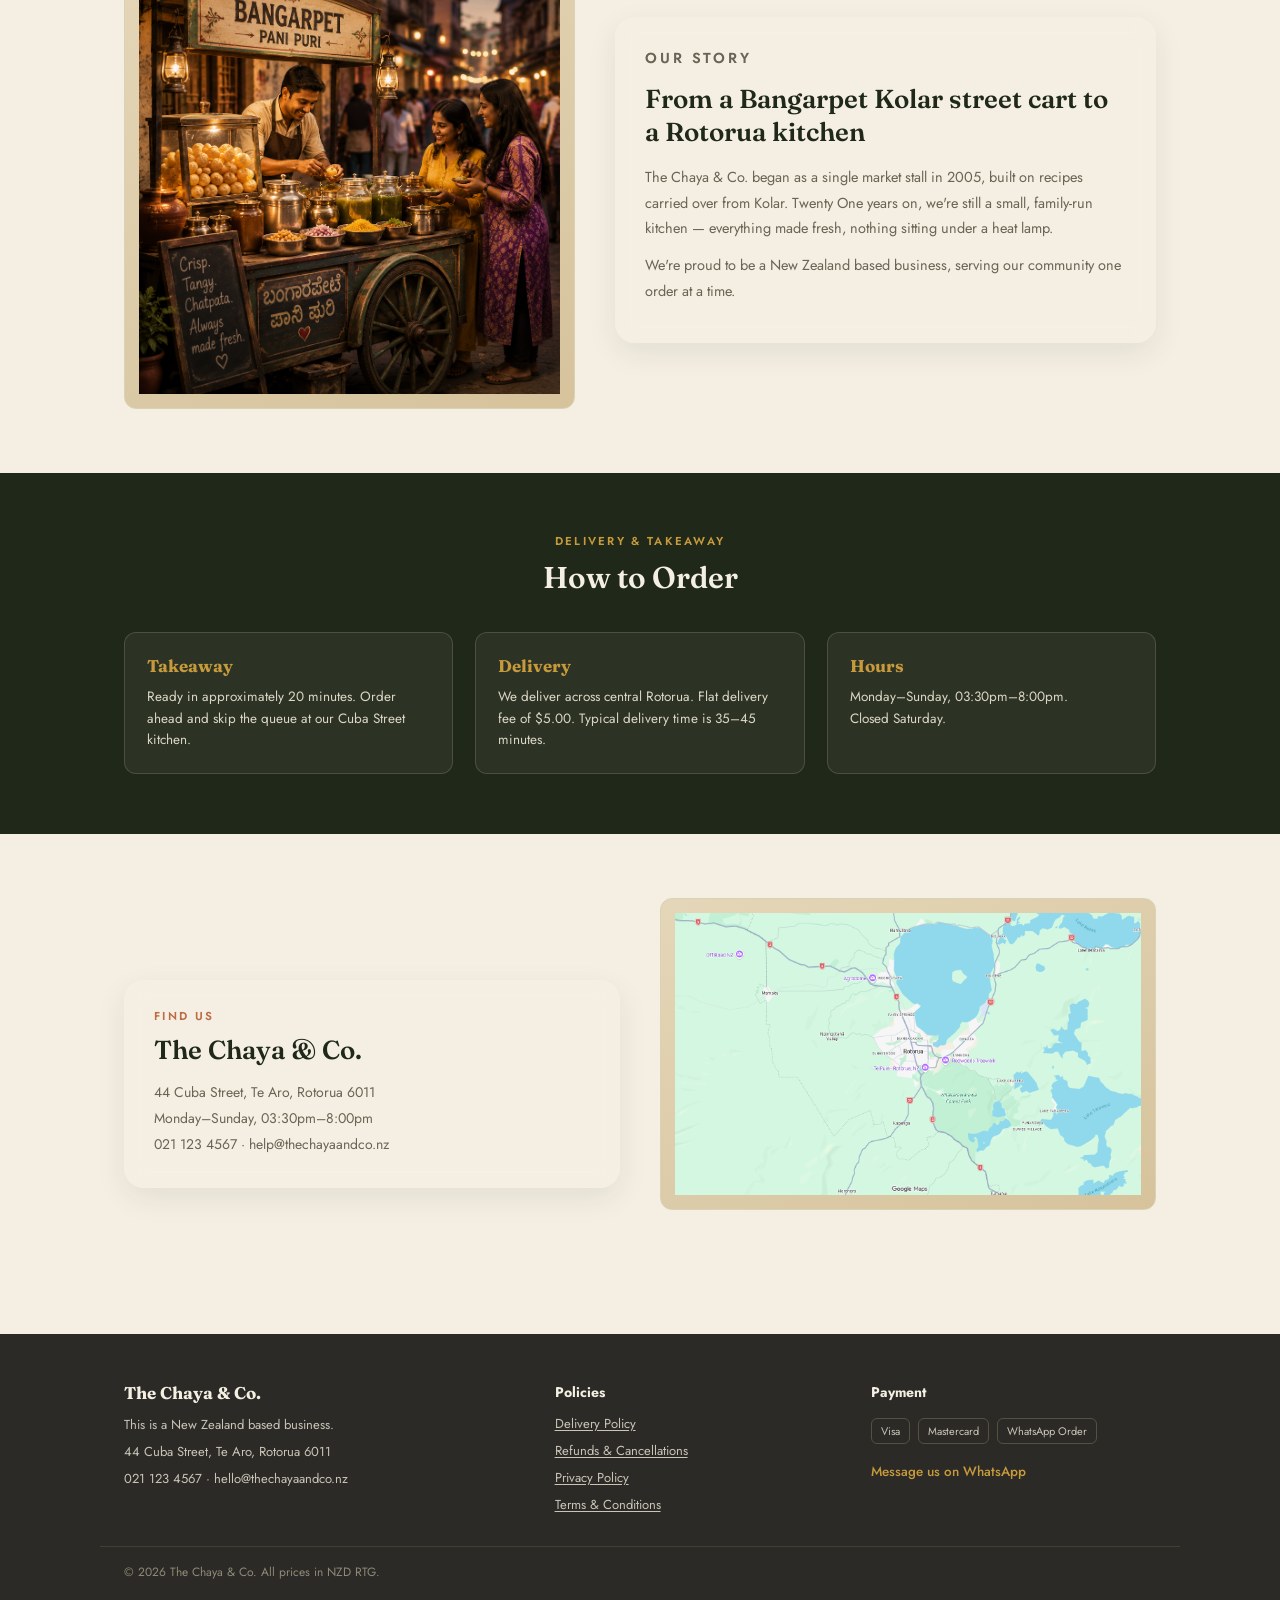
==== commit 31770b6d: "Update index.html" ====
--- a/index.html
+++ b/index.html
@@ -142,7 +142,7 @@
     <div class="map-placeholder">
       <a href="https://www.google.com/maps/place/28+Manuka+Crescent,+Hillcrest,+Rotorua+3015,+New+Zealand/@-38.1518837,176.2355002,18.94z/data=!4m6!3m5!1s0x6d6c27400b996f21:0x37cf17543a4d4322!8m2!3d-38.1521317!4d176.2364278!16s%2Fg%2F11gfd5j300"
          target="_blank" rel="noopener" class="map-link">
-        <div class="photo-placeholder"><img src="./Photos/map.png" alt="Map showing The Chaya & Co. location — tap to open in Google Maps" class="map-image"></div>
+        <div class="photo-placeholder"><img src="./photos/map.png" alt="Map showing The Chaya & Co. location — tap to open in Google Maps" class="map-image"></div>
       </a>
     </div>
   </div>
--- a/style.css
+++ b/style.css
@@ -17,7 +17,7 @@
   margin:0;
   /* Falls back to --cream if no image is found or the path below is wrong */
   background-color:var(--cream);
-  background-image:url("./Photos/bg.png");
+  background-image:url("./photos/bg.png");
   background-size:cover;
   background-position:top center;
   background-attachment:fixed;
@@ -147,6 +147,7 @@
   background:rgba(255,249,238,0.5);border-radius:10px;
 }
 
+.menu-loading{grid-column:1/-1;text-align:center;color:var(--muted);font-size:14px;padding:30px;}
 .menu-grid{display:grid;grid-template-columns:repeat(2,1fr);gap:20px;}
 .menu-card{
   background:#fff9ee;border:1px solid var(--line);border-radius:14px;
@@ -172,9 +173,9 @@
   padding:7px 16px;border-radius:20px;font-size:12.5px;cursor:pointer;font-family:'Jost',sans-serif;font-weight:500;
 }
 
-.menu-card.sold-out{opacity:0.55;}
-.sold-out-chip{background:#E7D6D0 !important;color:#B33F2E !important;}
-
+.menu-card.sold-out{opacity:0.55;}
+.sold-out-chip{background:#E7D6D0 !important;color:#B33F2E !important;}
+
 /* story */
 .story{padding:64px 0;}
 .about-grid{display:grid;grid-template-columns:1fr 1.2fr;gap:40px;align-items:center;}
@@ -328,4 +329,4 @@
   .mobile-sticky-bar{display:none;}
   .mobile-sticky-bar.visible{display:flex;}
   body{padding-bottom:0;}
-}+}
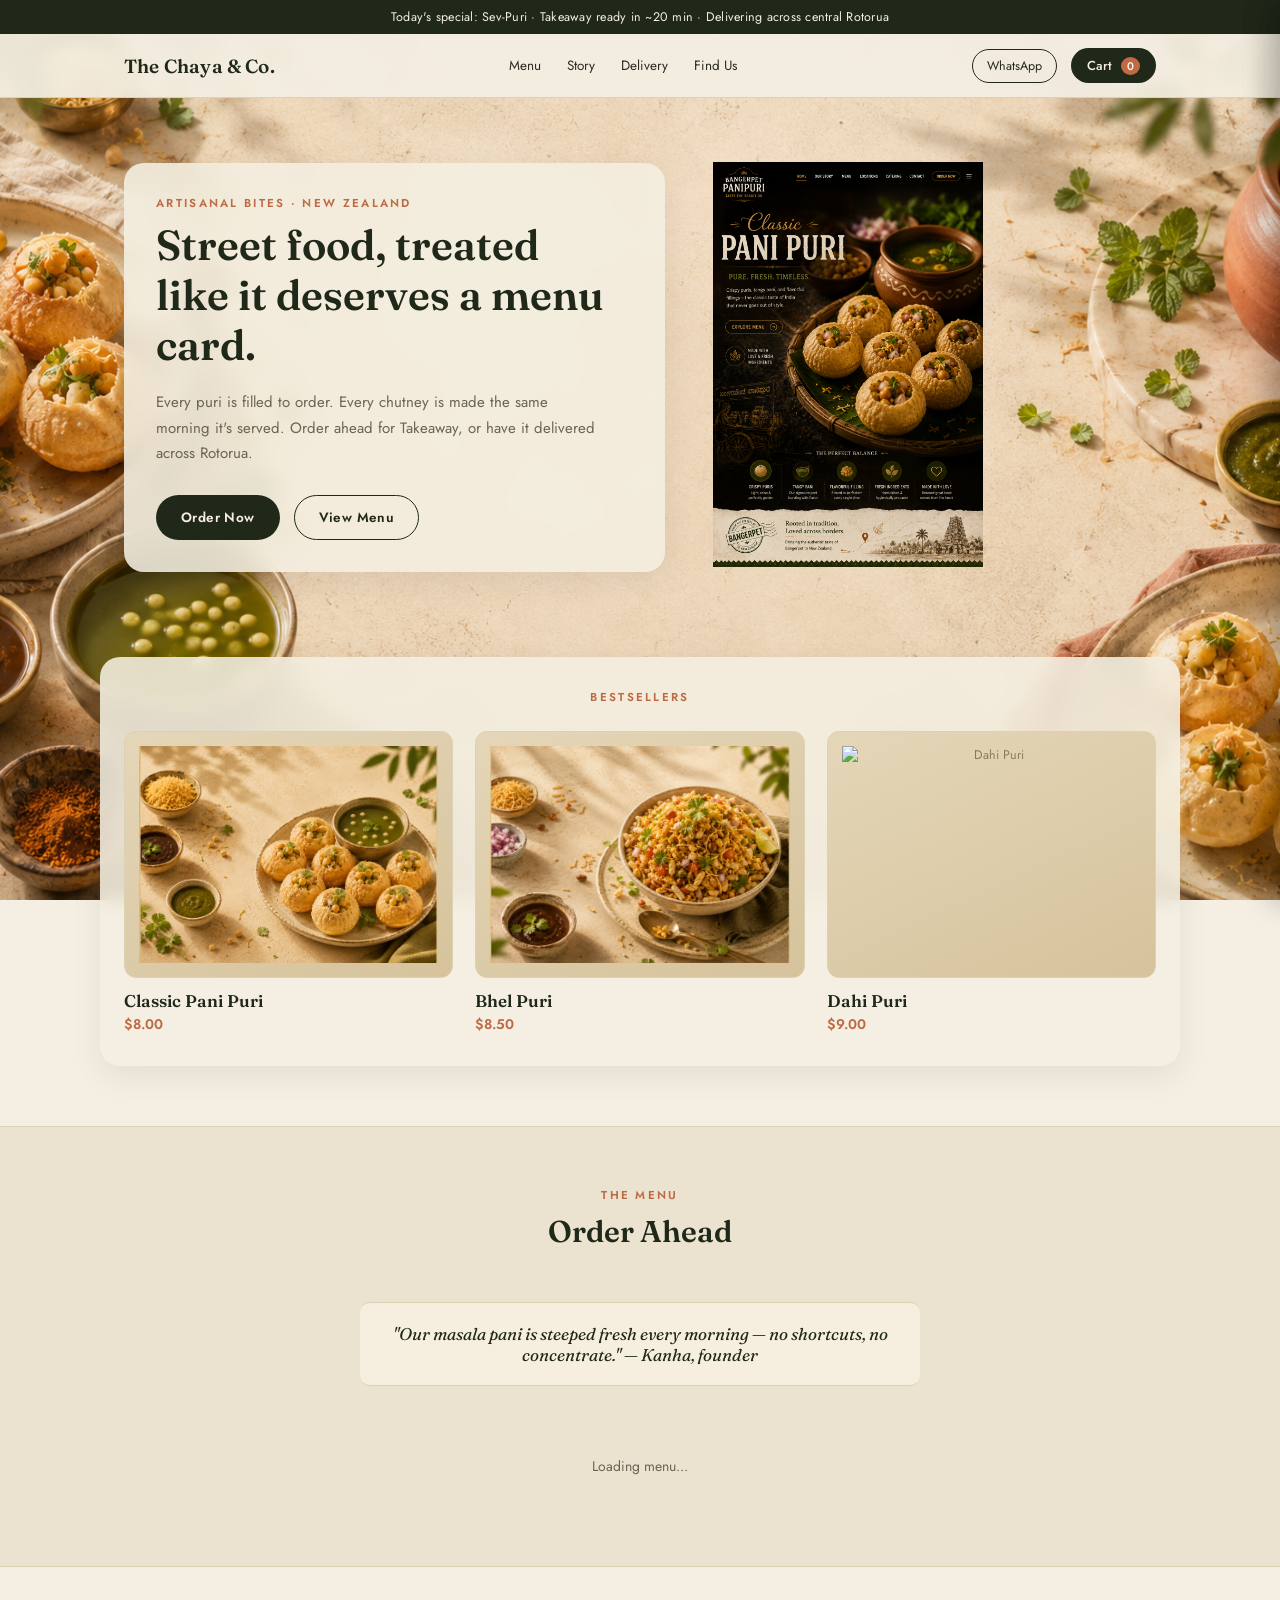
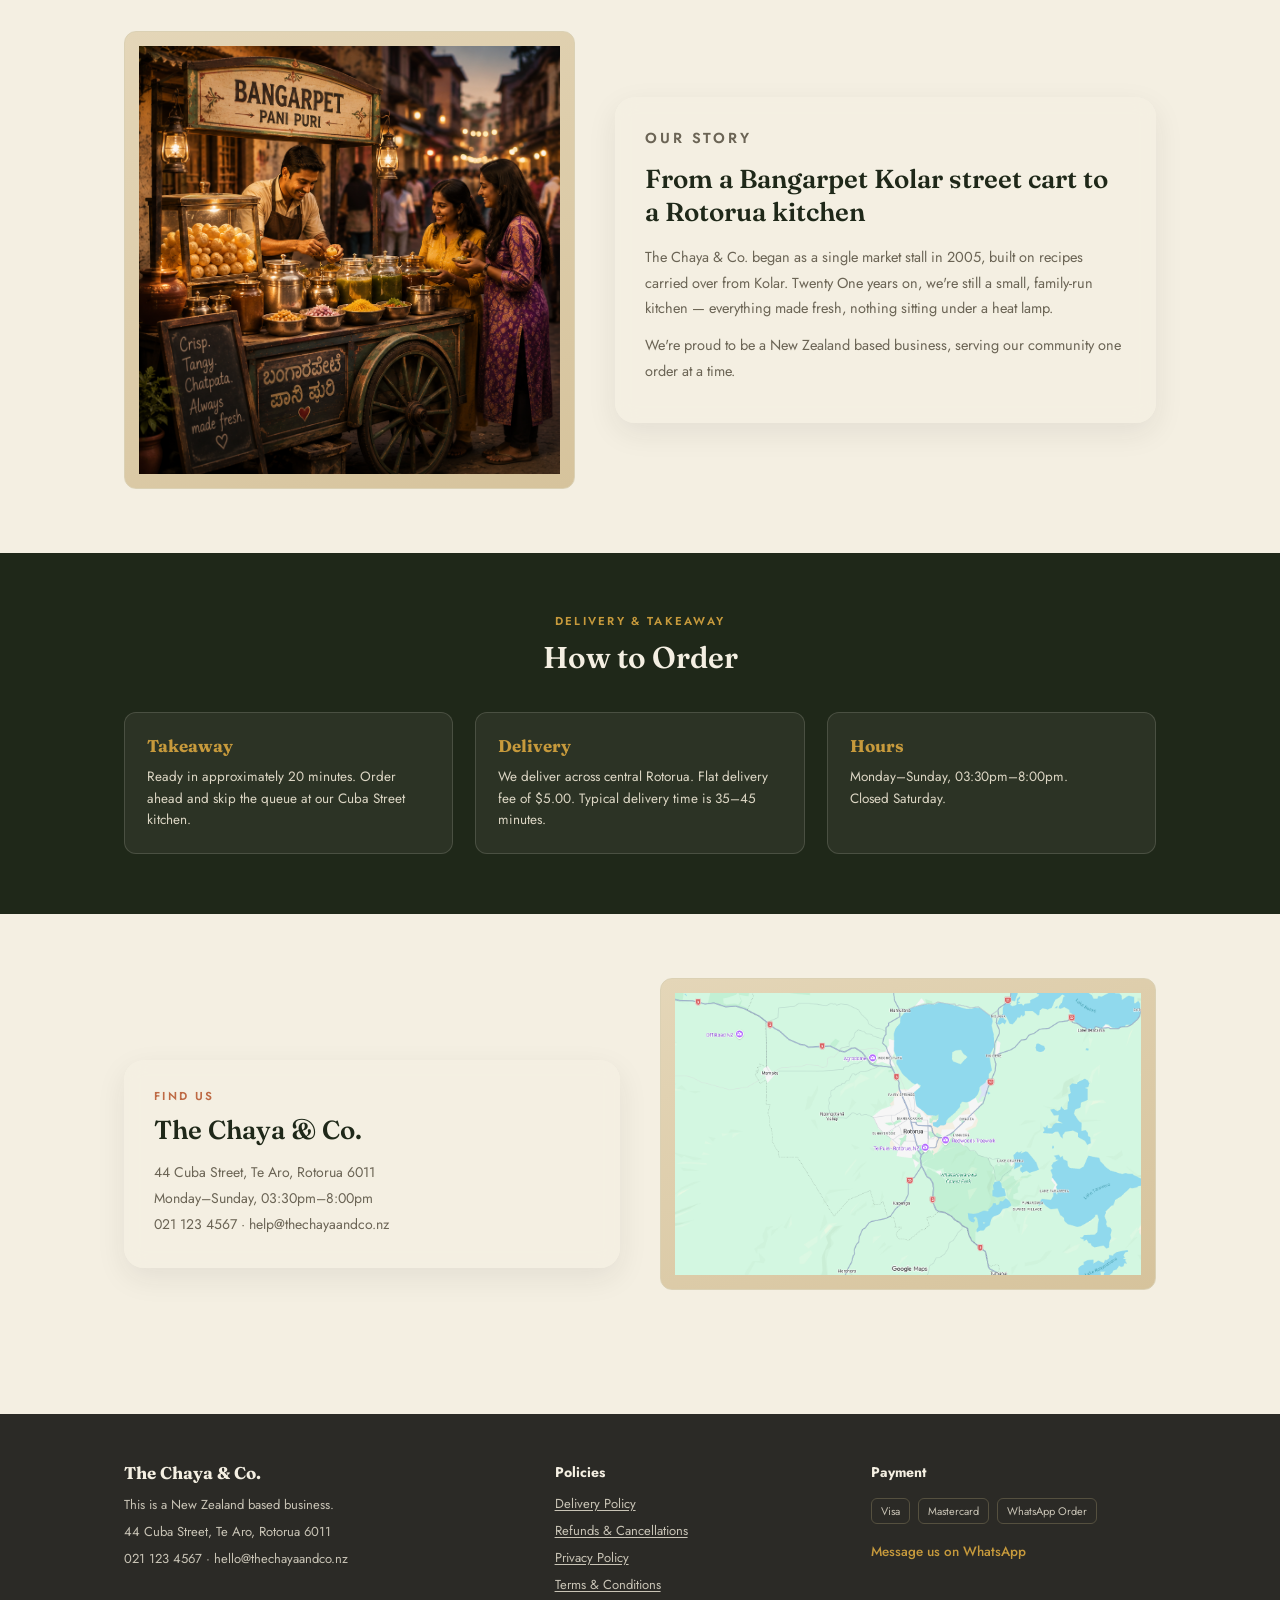
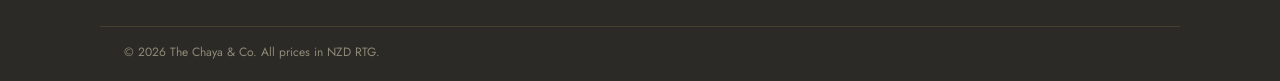
==== commit 2f56d565: "Update index.html" ====
--- a/index.html
+++ b/index.html
@@ -6,7 +6,7 @@
 <title>The Chaya & Co. — Artisanal Indian Street Food, New Zealand</title>
 <link rel="preconnect" href="https://fonts.googleapis.com">
 <link href="https://fonts.googleapis.com/css2?family=Fraunces:opsz,wght@9..144,500;9..144,600;9..144,700&family=Jost:wght@400;500;600&display=swap" rel="stylesheet">
-<link rel="stylesheet" href="style.css">
+<link rel="stylesheet" href="style.css?v=3">
 </head>
 <body>
 
@@ -277,9 +277,10 @@
     <p class="form-error" id="form-error"></p>
 
     <div class="checkout-actions">
-      <button type="button" class="btn btn-primary" id="place-order-btn">Place Order · Pay on Delivery/Pickup</button>
-    </div>
-    <p class="pay-note">Pay by cash or card when your order arrives or when you collect it. We'll confirm your order over WhatsApp right away.</p>
+      <button type="button" class="btn btn-outline" id="whatsapp-order-btn">Order on WhatsApp</button>
+      <button type="button" class="btn btn-primary" id="cod-order-btn">Pay on Delivery/Pickup</button>
+    </div>
+    <p class="pay-note">Choose WhatsApp to confirm your order by chat, or "Pay on Delivery/Pickup" to send it straight to our kitchen — pay in cash or by card when it arrives or when you collect it. Online card payment is coming soon.</p>
   </form>
 </aside>
 
@@ -297,6 +298,6 @@
 <script src="https://www.gstatic.com/firebasejs/10.13.0/firebase-auth-compat.js"></script>
 <script src="https://www.gstatic.com/firebasejs/10.13.0/firebase-storage-compat.js"></script>
 <script src="firebase-config.js"></script>
-<script src="script.js"></script>
+<script src="script.js?v=3"></script>
 </body>
 </html>
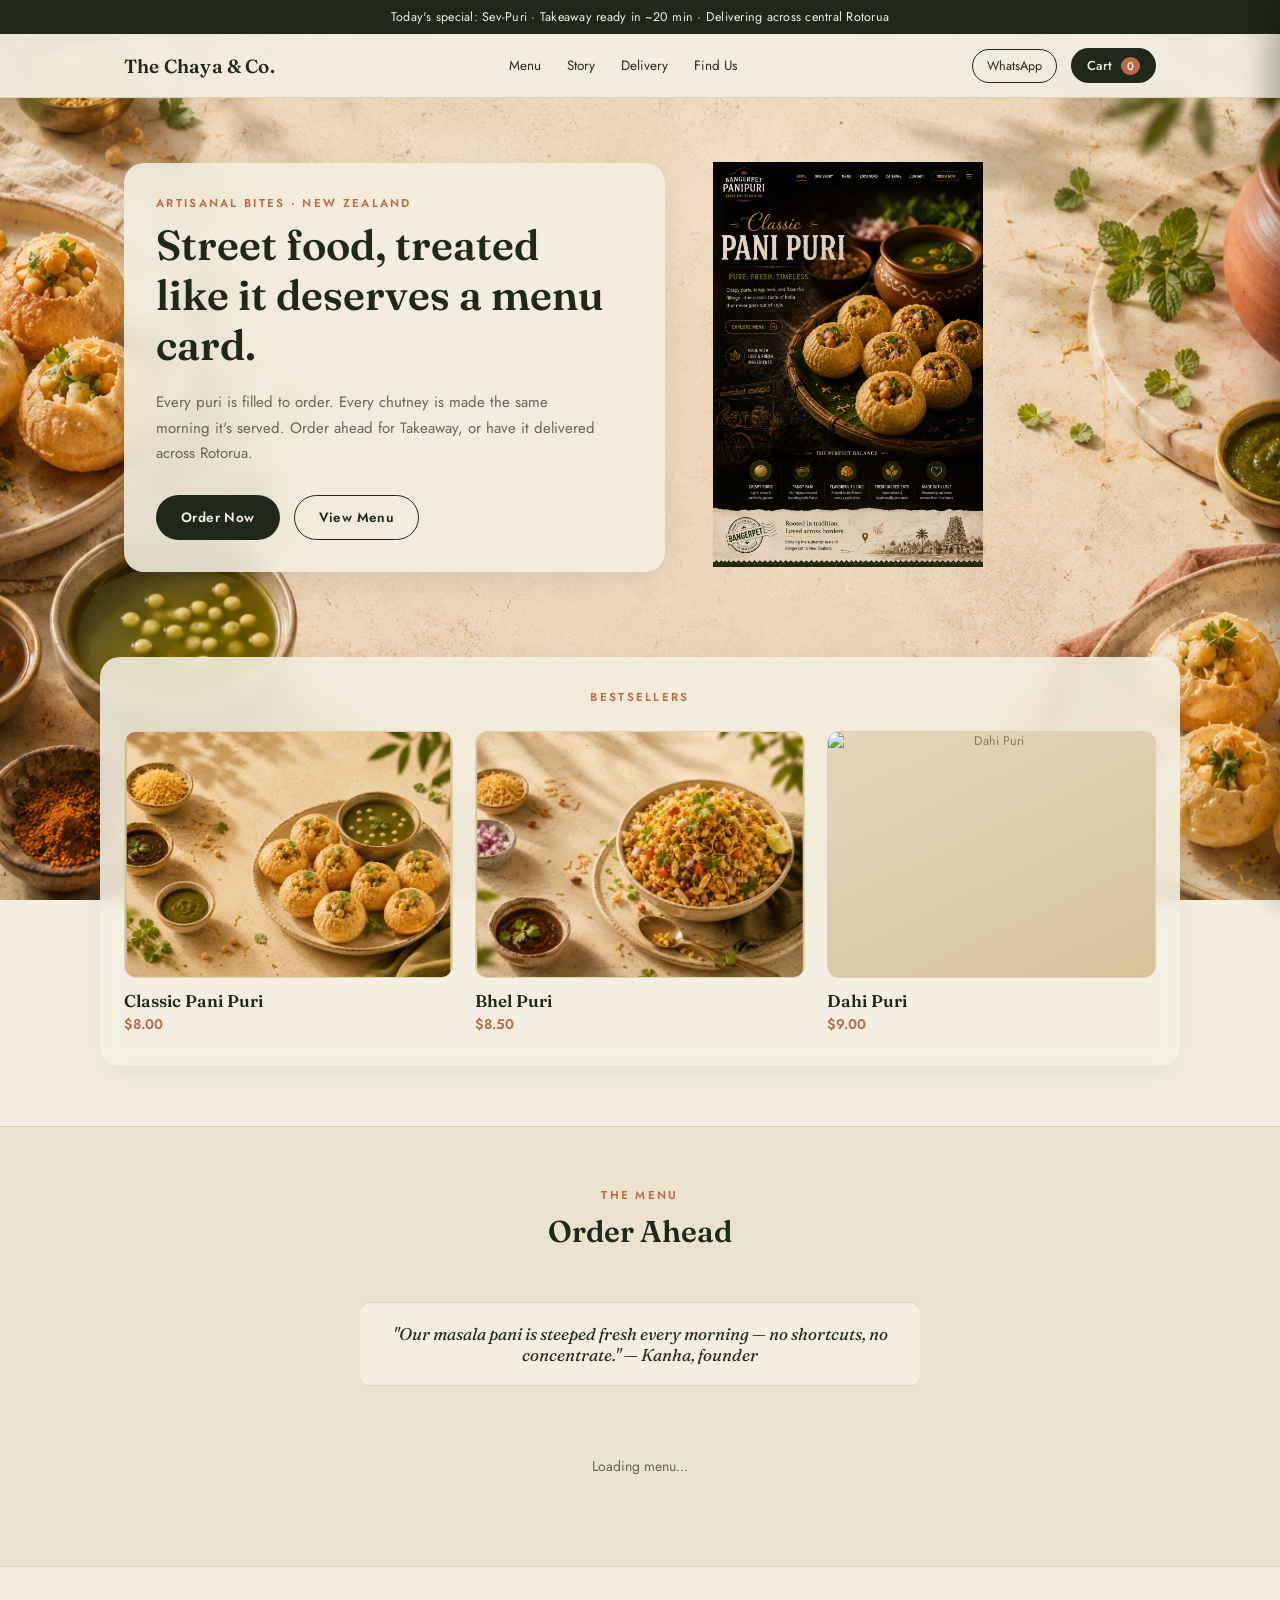
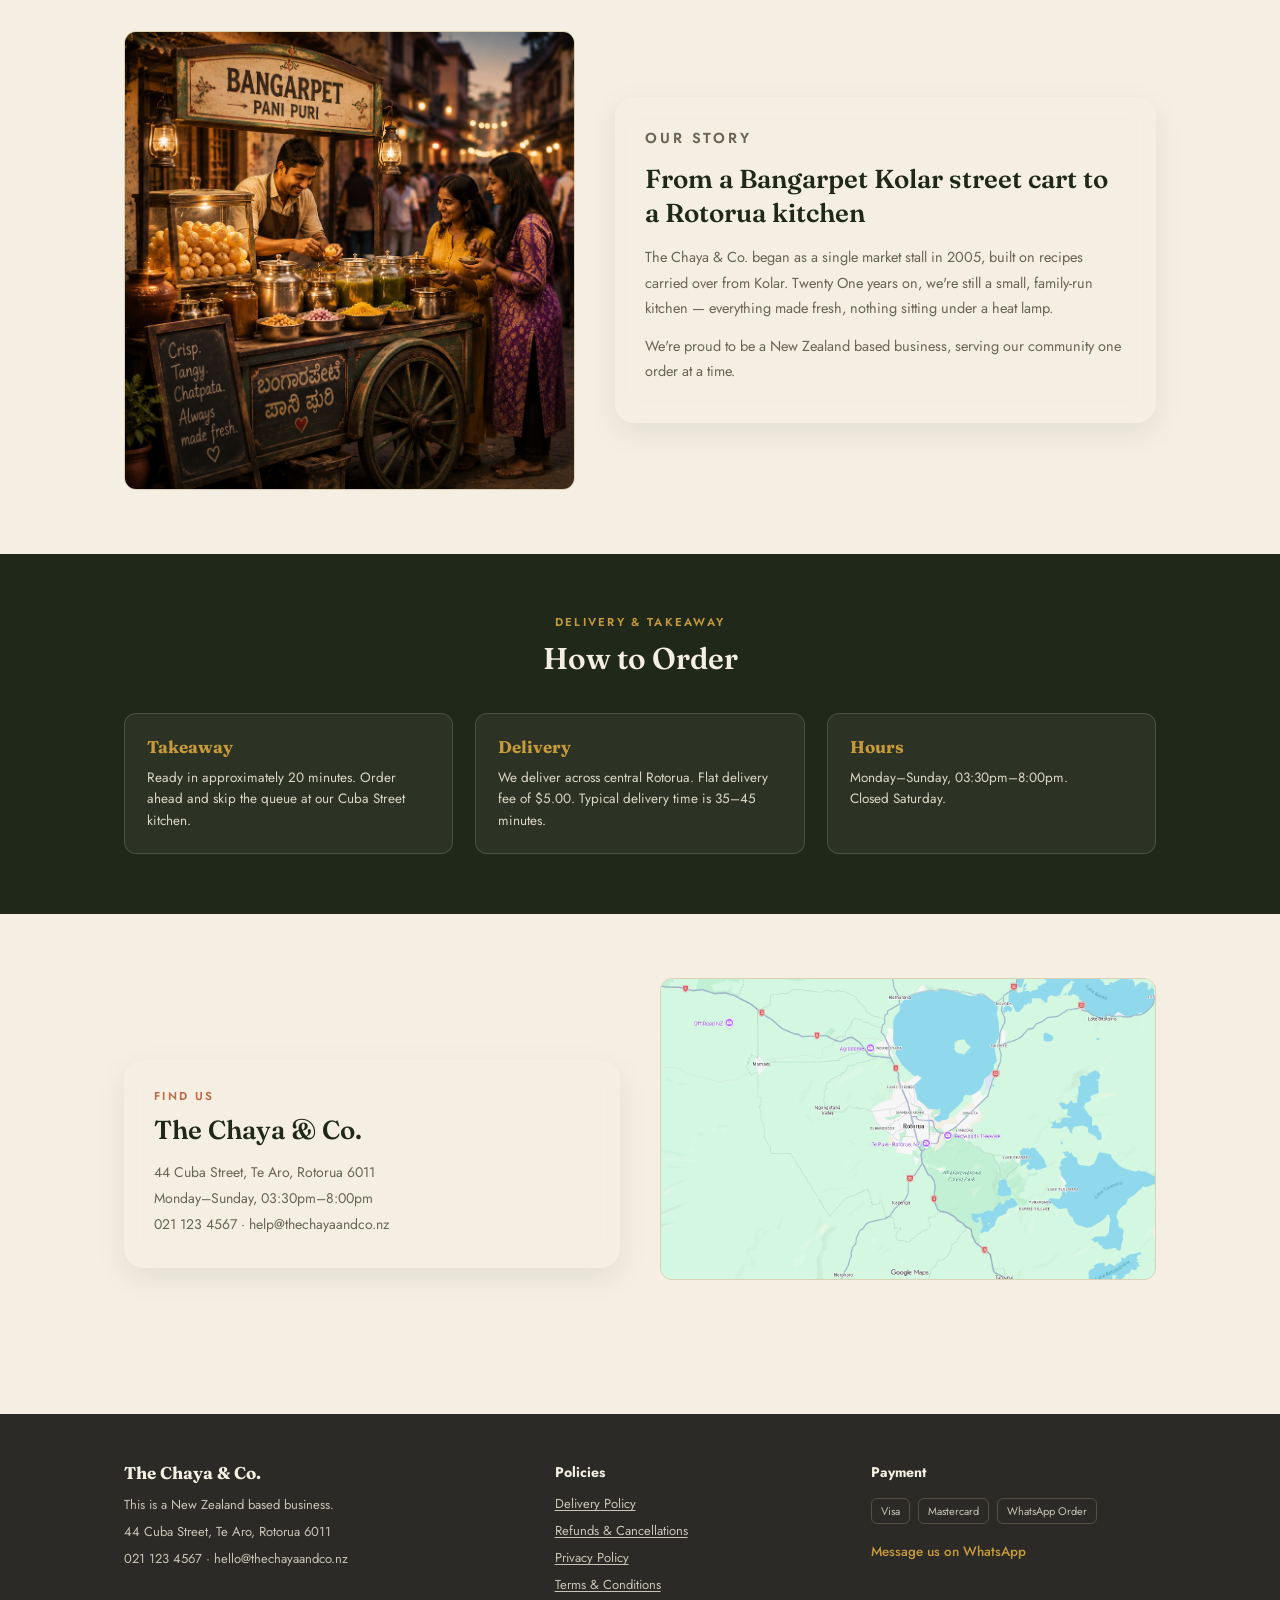
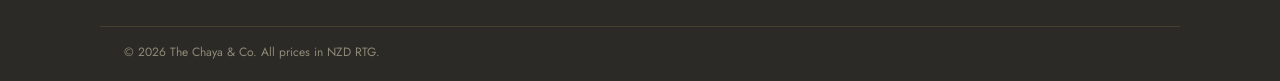
==== commit d1d8d68c: "Update index.html" ====
--- a/index.html
+++ b/index.html
@@ -6,7 +6,7 @@
 <title>The Chaya & Co. — Artisanal Indian Street Food, New Zealand</title>
 <link rel="preconnect" href="https://fonts.googleapis.com">
 <link href="https://fonts.googleapis.com/css2?family=Fraunces:opsz,wght@9..144,500;9..144,600;9..144,700&family=Jost:wght@400;500;600&display=swap" rel="stylesheet">
-<link rel="stylesheet" href="style.css?v=3">
+<link rel="stylesheet" href="style.css?v=4">
 </head>
 <body>
 
@@ -298,6 +298,6 @@
 <script src="https://www.gstatic.com/firebasejs/10.13.0/firebase-auth-compat.js"></script>
 <script src="https://www.gstatic.com/firebasejs/10.13.0/firebase-storage-compat.js"></script>
 <script src="firebase-config.js"></script>
-<script src="script.js?v=3"></script>
+<script src="script.js?v=4"></script>
 </body>
 </html>
--- a/style.css
+++ b/style.css
@@ -54,8 +54,10 @@
   border-radius:12px;background:linear-gradient(155deg,#E4D6B8,#D6C39C);
   border:1px solid var(--line);
   display:flex;align-items:center;justify-content:center;
-  color:#8A7A56;font-size:12.5px;text-align:center;padding:14px;
-}
+  color:#8A7A56;font-size:12.5px;text-align:center;
+  overflow:hidden;
+}
+.photo-placeholder.text-only{padding:14px;}
 .photo-placeholder img{
     width:100%;
     height:100%;
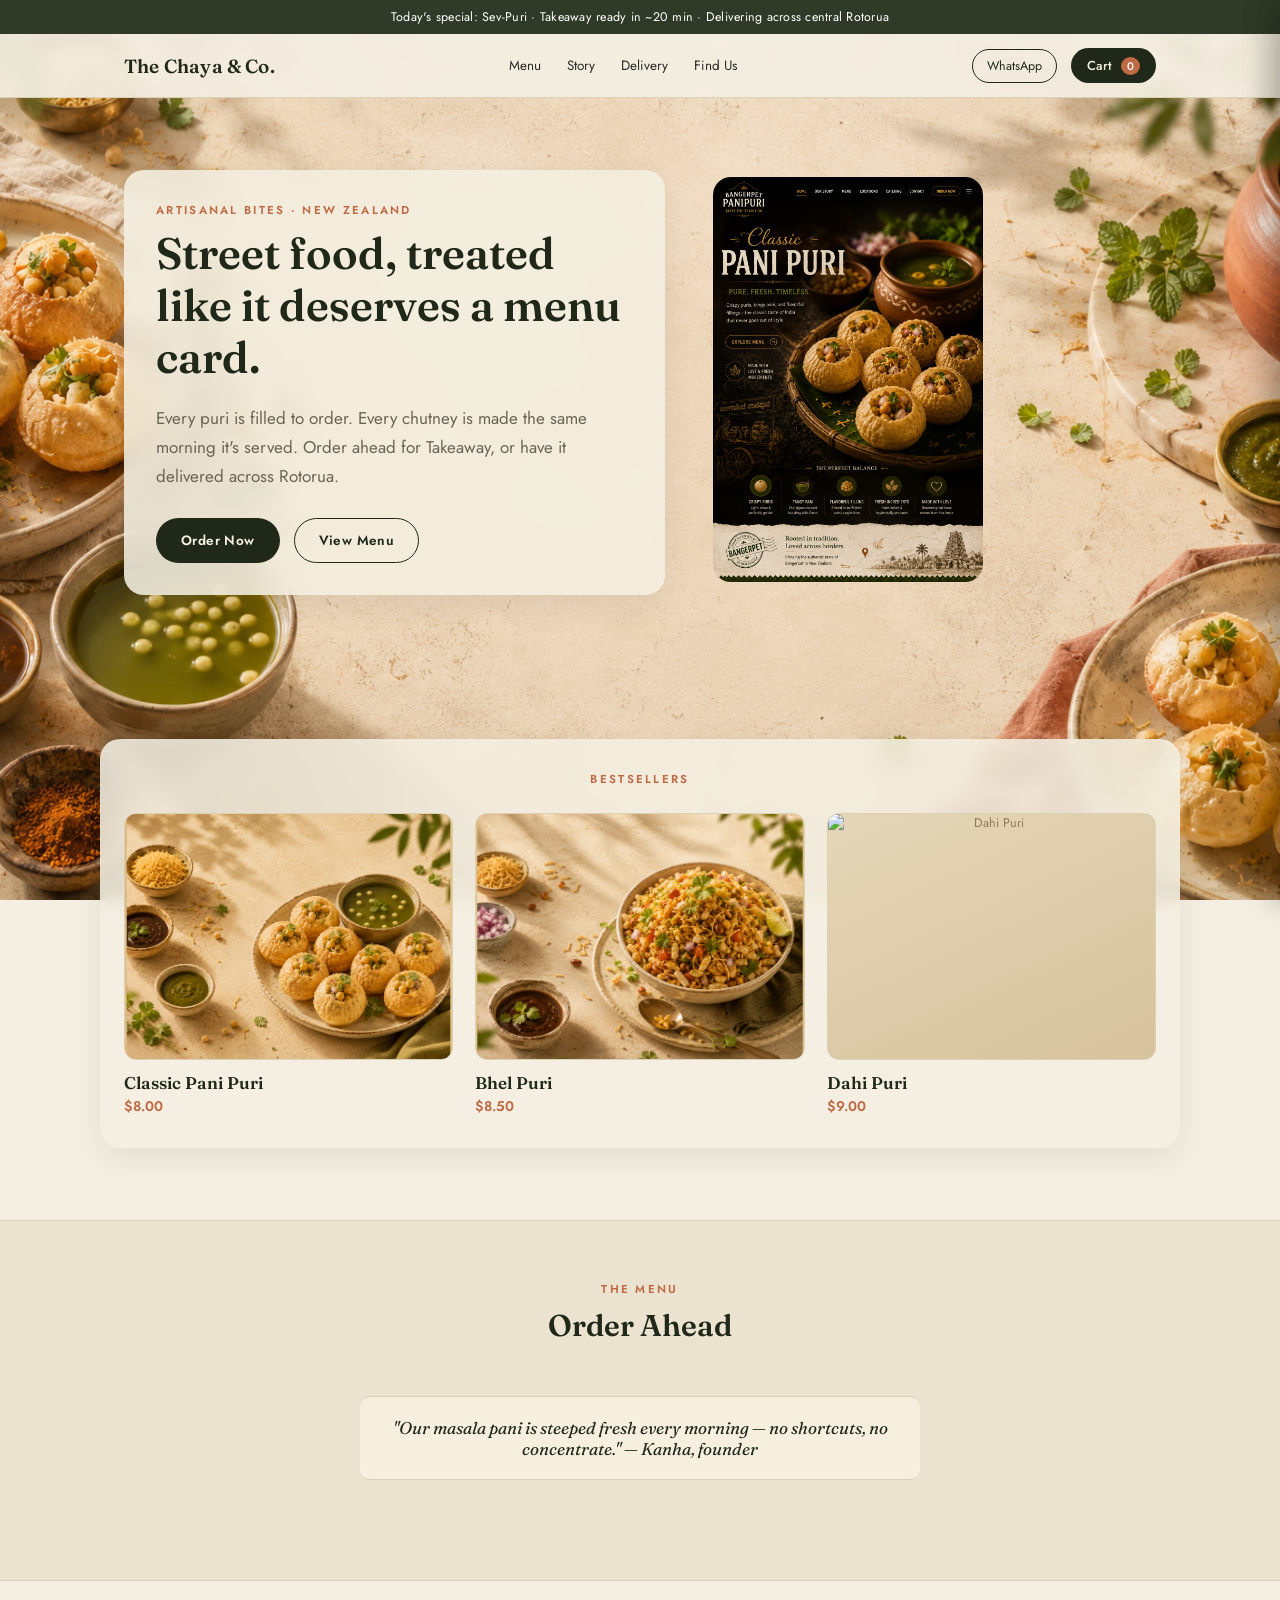
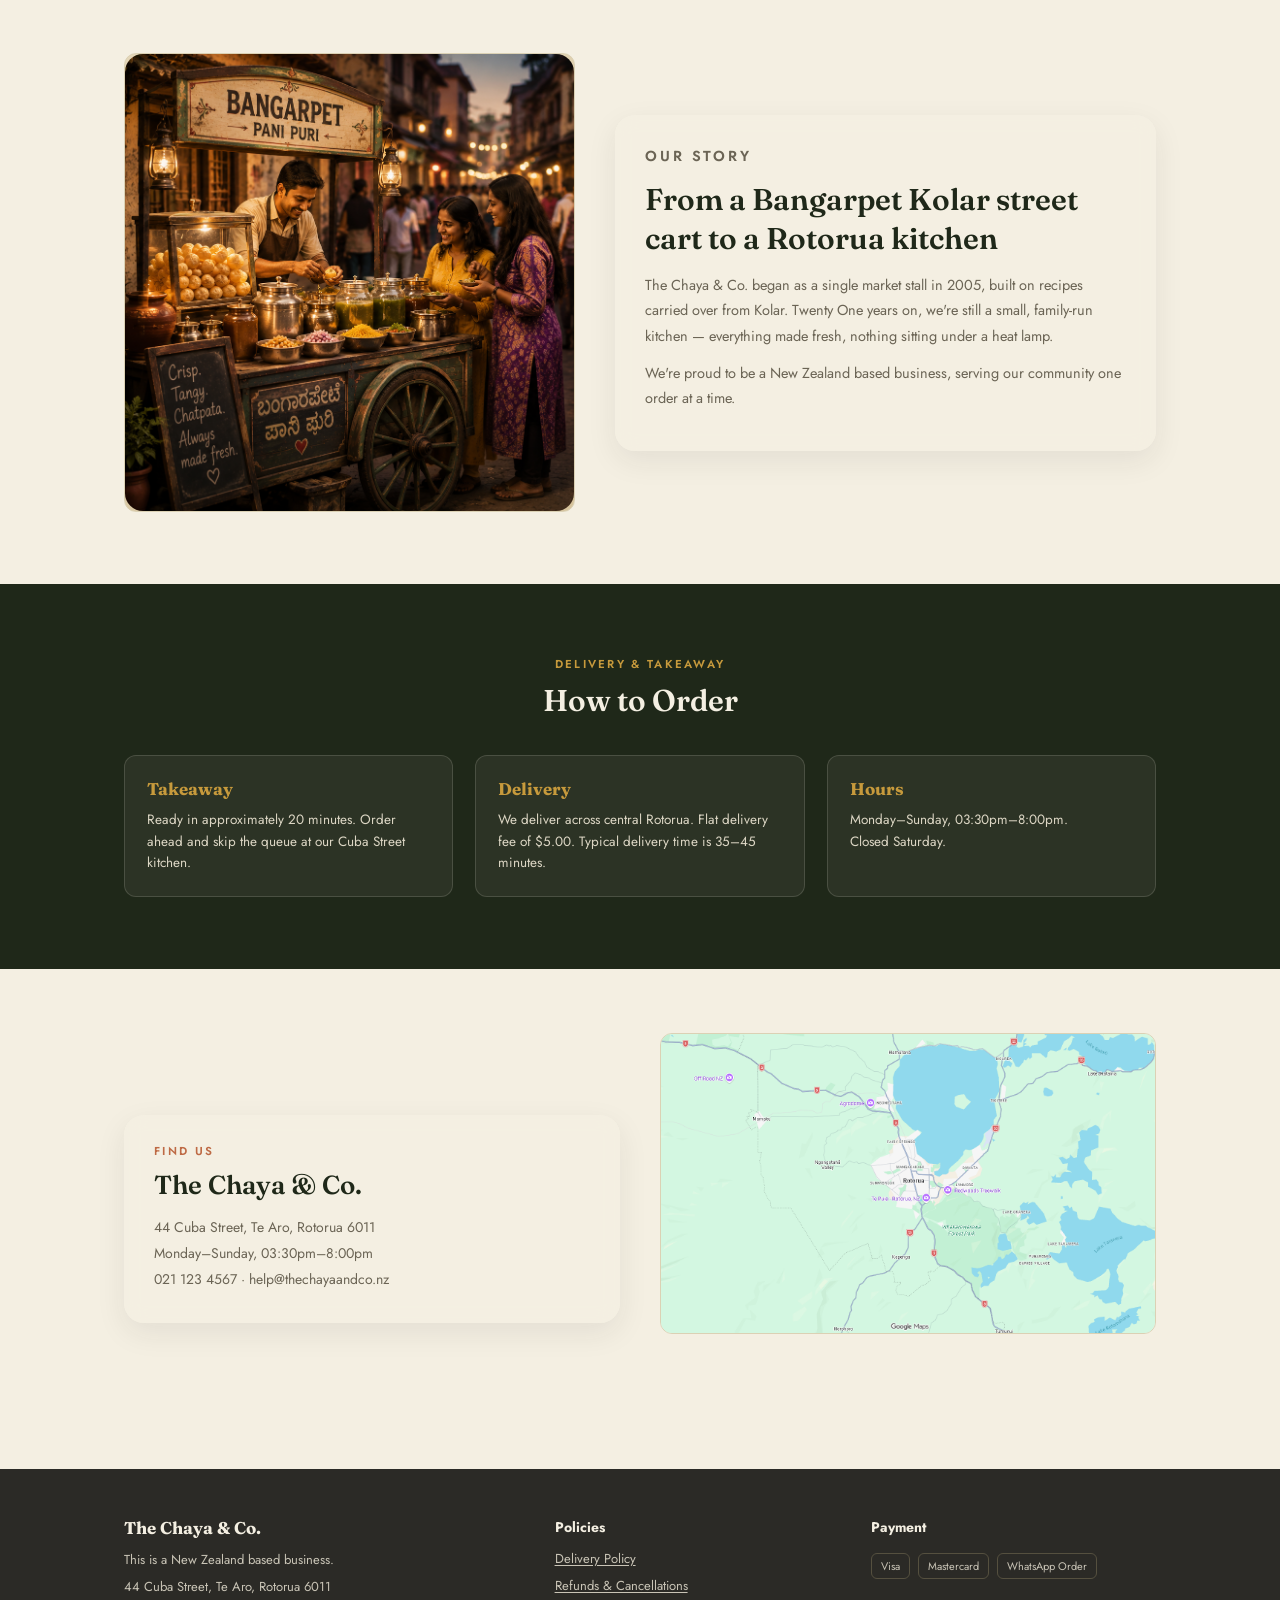
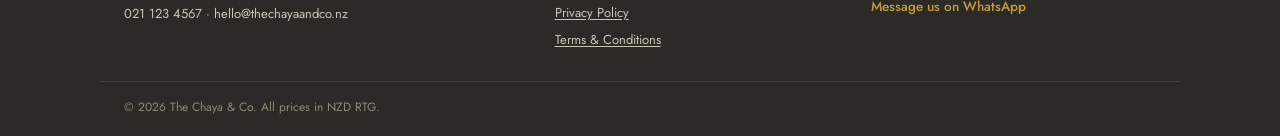
==== commit 8064a5b4: "Update index.html" ====
--- a/index.html
+++ b/index.html
@@ -11,7 +11,7 @@
 <body>
 
 <!-- announcement bar -->
-<div class="announce-bar">Today's special: Sev-Puri · Takeaway ready in ~20 min · Delivering across central Rotorua</div>
+<div class="announce-bar" id="announce-bar">Today's special: Sev-Puri · Takeaway ready in ~20 min · Delivering across central Rotorua</div>
 
 <!-- header -->
 <header class="site-header" id="site-header">
@@ -38,40 +38,43 @@
 <div id="top"></div>
 
 <!-- hero -->
-<section class="hero">
+<section class="hero" id="section-hero">
   <div class="wrap hero-inner">
     <div class="hero-text">
-      <p class="eyebrow">Artisanal Bites · New Zealand</p>
-      <h1>Street food, treated<br>like it deserves a menu card.</h1>
-      <p class="hero-copy">Every puri is filled to order. Every chutney is made the same morning it's served. Order ahead for Takeaway, or have it delivered across Rotorua.</p>
+      <p class="eyebrow" id="hero-eyebrow">Artisanal Bites · New Zealand</p>
+      <h1 id="hero-headline">Street food, treated<br>like it deserves a menu card.</h1>
+      <p class="hero-copy" id="hero-copy">Every puri is filled to order. Every chutney is made the same morning it's served. Order ahead for Takeaway, or have it delivered across Rotorua.</p>
       <div class="hero-ctas">
-        <a href="#menu" class="btn btn-primary">Order Now</a>
-        <a href="#menu" class="btn btn-outline">View Menu</a>
-      </div>
-    </div>
-    <div class="about-photo"><img src="./photos/Staring.png" width="270" alt="Signature dish, plated on marble"></div>
+        <a href="#menu" class="btn btn-primary" id="hero-cta1">Order Now</a>
+        <a href="#menu" class="btn btn-outline" id="hero-cta2">View Menu</a>
+      </div>
+    </div>
+    <div class="about-photo"><img src="./photos/Staring.png" width="270" alt="Signature dish, plated on marble" id="hero-image"></div>
   </div>
 </section>
 
 <!-- signature strip -->
-<section class="signature-strip">
+<section class="signature-strip" id="section-signature">
   <div class="wrap">
-    <p class="eyebrow center">Bestsellers</p>
-    <div class="signature-row">
-      <div class="signature-card">
-        <div class="photo-placeholder"><img src="./photos/panipuri.png" alt="Classic Pani Puri"></div>
-        <h3>Classic Pani Puri</h3>
-        <p>$8.00</p>
-      </div>
-      <div class="signature-card">
-        <div class="photo-placeholder"><img src="./photos/BhelPuri.png" alt="Bhel Puri"></div>
-        <h3>Bhel Puri</h3>
-        <p>$8.50</p>
-      </div>
-      <div class="signature-card">
-        <div class="photo-placeholder"><img src="./photos/DahiPuri.png" alt="Dahi Puri"></div>
-        <h3>Dahi Puri</h3>
-        <p>$9.00</p>
+    <p class="eyebrow center" id="signature-eyebrow">Bestsellers</p>
+    <div class="signature-row" id="signature-row">
+      <div class="signature-card" data-id="classic-pani-puri">
+        <div class="photo-placeholder"><img src="./photos/panipuri.png" alt="Classic Pani Puri" id="signature-card-1-img"></div>
+        <h3 id="signature-card-1-name">Classic Pani Puri</h3>
+        <p id="signature-card-1-price">$8.00</p>
+        <div class="signature-card-action" id="signature-card-1-action"></div>
+      </div>
+      <div class="signature-card" data-id="bhel-puri">
+        <div class="photo-placeholder"><img src="./photos/BhelPuri.png" alt="Bhel Puri" id="signature-card-2-img"></div>
+        <h3 id="signature-card-2-name">Bhel Puri</h3>
+        <p id="signature-card-2-price">$8.50</p>
+        <div class="signature-card-action" id="signature-card-2-action"></div>
+      </div>
+      <div class="signature-card" data-id="dahi-puri">
+        <div class="photo-placeholder"><img src="./photos/DahiPuri.png" alt="Dahi Puri" id="signature-card-3-img"></div>
+        <h3 id="signature-card-3-name">Dahi Puri</h3>
+        <p id="signature-card-3-price">$9.00</p>
+        <div class="signature-card-action" id="signature-card-3-action"></div>
       </div>
     </div>
   </div>
@@ -80,14 +83,14 @@
 <!-- menu -->
 <section class="menu-section" id="menu">
   <div class="wrap">
-    <p class="eyebrow center">The Menu</p>
-    <h2 class="section-title center">Order Ahead</h2>
+    <p class="eyebrow center" id="menu-eyebrow">The Menu</p>
+    <h2 class="section-title center" id="menu-title">Order Ahead</h2>
 
     <div class="category-tabs" id="category-tabs"></div>
     
 
     <div class="editorial-note">
-      <p>"Our masala pani is steeped fresh every morning — no shortcuts, no concentrate." — Kanha, founder</p>
+      <p id="menu-quote-text">"Our masala pani is steeped fresh every morning — no shortcuts, no concentrate." — Kanha, founder</p>
     </div>
 
     <div class="menu-grid" id="menu-grid"></div>
@@ -97,12 +100,12 @@
 <!-- story -->
 <section class="story" id="story">
   <div class="wrap about-grid">
-    <div class="photo-placeholder"><img src="./photos/ourstory.png" alt="Hands plating chaat"></div>
+    <div class="photo-placeholder"><img src="./photos/ourstory.png" alt="Hands plating chaat" id="story-image"></div>
     <div class="about-copy">
-      <p class="eyebrow">Our Story</p>
-      <h2>From a Bangarpet Kolar street cart to a Rotorua kitchen</h2>
-      <p>The Chaya & Co. began as a single market stall in 2005, built on recipes carried over from Kolar. Twenty One years on, we're still a small, family-run kitchen — everything made fresh, nothing sitting under a heat lamp.</p>
-      <p>We're proud to be a New Zealand based business, serving our community one order at a time.</p>
+      <p class="eyebrow" id="story-eyebrow">Our Story</p>
+      <h2 id="story-headline">From a Bangarpet Kolar street cart to a Rotorua kitchen</h2>
+      <p id="story-para1">The Chaya & Co. began as a single market stall in 2005, built on recipes carried over from Kolar. Twenty One years on, we're still a small, family-run kitchen — everything made fresh, nothing sitting under a heat lamp.</p>
+      <p id="story-para2">We're proud to be a New Zealand based business, serving our community one order at a time.</p>
     </div>
   </div>
 </section>
@@ -110,20 +113,20 @@
 <!-- delivery & Takeaway -->
 <section class="delivery-info" id="delivery">
   <div class="wrap">
-    <p class="eyebrow center">Delivery &amp; Takeaway</p>
-    <h2 class="section-title center">How to Order</h2>
+    <p class="eyebrow center" id="delivery-eyebrow">Delivery &amp; Takeaway</p>
+    <h2 class="section-title center" id="delivery-title">How to Order</h2>
     <div class="info-grid">
       <div class="info-card">
-        <h3>Takeaway</h3>
-        <p>Ready in approximately 20 minutes. Order ahead and skip the queue at our Cuba Street kitchen.</p>
+        <h3 id="delivery-card1-title">Takeaway</h3>
+        <p id="delivery-card1-text">Ready in approximately 20 minutes. Order ahead and skip the queue at our Cuba Street kitchen.</p>
       </div>
       <div class="info-card">
-        <h3>Delivery</h3>
-        <p>We deliver across central Rotorua. Flat delivery fee of $5.00. Typical delivery time is 35–45 minutes.</p>
+        <h3 id="delivery-card2-title">Delivery</h3>
+        <p id="delivery-card2-text">We deliver across central Rotorua. Flat delivery fee of $5.00. Typical delivery time is 35–45 minutes.</p>
       </div>
       <div class="info-card">
-        <h3>Hours</h3>
-        <p>Monday–Sunday, 03:30pm–8:00pm.<br>Closed Saturday.</p>
+        <h3 id="delivery-card3-title">Hours</h3>
+        <p id="delivery-card3-text">Monday–Sunday, 03:30pm–8:00pm.<br>Closed Saturday.</p>
       </div>
     </div>
   </div>
@@ -133,16 +136,16 @@
 <section class="find-us" id="find-us">
   <div class="wrap find-us-grid">
     <div class="find-us-text">
-      <p class="eyebrow">Find Us</p>
-      <h2>The Chaya & Co.</h2>
-      <p class="find-us-line">44 Cuba Street, Te Aro, Rotorua 6011</p>
-      <p class="find-us-line">Monday–Sunday, 03:30pm–8:00pm</p>
-      <p class="find-us-line">021 123 4567 · help@thechayaandco.nz</p>
+      <p class="eyebrow" id="findus-eyebrow">Find Us</p>
+      <h2 id="findus-headline">The Chaya & Co.</h2>
+      <p class="find-us-line" id="findus-line1">44 Cuba Street, Te Aro, Rotorua 6011</p>
+      <p class="find-us-line" id="findus-line2">Monday–Sunday, 03:30pm–8:00pm</p>
+      <p class="find-us-line" id="findus-line3">021 123 4567 · help@thechayaandco.nz</p>
     </div>
     <div class="map-placeholder">
       <a href="https://www.google.com/maps/place/28+Manuka+Crescent,+Hillcrest,+Rotorua+3015,+New+Zealand/@-38.1518837,176.2355002,18.94z/data=!4m6!3m5!1s0x6d6c27400b996f21:0x37cf17543a4d4322!8m2!3d-38.1521317!4d176.2364278!16s%2Fg%2F11gfd5j300"
-         target="_blank" rel="noopener" class="map-link">
-        <div class="photo-placeholder"><img src="./photos/map.png" alt="Map showing The Chaya & Co. location — tap to open in Google Maps" class="map-image"></div>
+         target="_blank" rel="noopener" class="map-link" id="findus-map-link">
+        <div class="photo-placeholder"><img src="./photos/map.png" alt="Map showing The Chaya & Co. location — tap to open in Google Maps" class="map-image" id="findus-map-image"></div>
       </a>
     </div>
   </div>
@@ -152,10 +155,10 @@
 <footer class="site-footer">
   <div class="wrap footer-grid">
     <div class="footer-col">
-      <strong class="footer-brand">The Chaya & Co.</strong>
-      <p>This is a New Zealand based business.</p>
-      <p>44 Cuba Street, Te Aro, Rotorua 6011</p>
-      <p>021 123 4567 · hello@thechayaandco.nz</p>
+      <strong class="footer-brand" id="footer-brand">The Chaya & Co.</strong>
+      <p id="footer-tagline">This is a New Zealand based business.</p>
+      <p id="footer-address">44 Cuba Street, Te Aro, Rotorua 6011</p>
+      <p id="footer-contact">021 123 4567 · hello@thechayaandco.nz</p>
     </div>
     <div class="footer-col">
       <strong>Policies</strong>
@@ -174,7 +177,7 @@
       <a class="footer-whatsapp" href="#" id="footer-whatsapp-link">Message us on WhatsApp</a>
     </div>
   </div>
-  <div class="wrap footer-bottom">© 2026 The Chaya & Co. All prices in NZD RTG.</div>
+  <div class="wrap footer-bottom" id="footer-copyright">© 2026 The Chaya & Co. All prices in NZD RTG.</div>
 </footer>
 
 <!-- mobile sticky bar -->
@@ -298,6 +301,7 @@
 <script src="https://www.gstatic.com/firebasejs/10.13.0/firebase-auth-compat.js"></script>
 <script src="https://www.gstatic.com/firebasejs/10.13.0/firebase-storage-compat.js"></script>
 <script src="firebase-config.js"></script>
-<script src="script.js?v=4"></script>
+<script src="site-content-defaults.js?v=1"></script>
+<script src="script.js?v=6"></script>
 </body>
 </html>
--- a/style.css
+++ b/style.css
@@ -267,11 +267,12 @@
 .cart-items{flex:1;overflow-y:auto;padding:16px 22px;display:flex;flex-direction:column;gap:14px;}
 .cart-empty{text-align:center;color:var(--muted);font-size:13.5px;padding:30px 20px;}
 .cart-line{display:flex;gap:12px;align-items:center;border-bottom:1px solid var(--line);padding-bottom:12px;}
-.cart-line-photo{width:52px;height:52px;border-radius:8px;background:linear-gradient(155deg,#E4D6B8,#D6C39C);flex-shrink:0;}
-.cart-line-info{flex:1;}
+.cart-line-photo{width:52px;height:52px;border-radius:8px;background:linear-gradient(155deg,#E4D6B8,#D6C39C);background-size:cover;background-position:center;flex-shrink:0;overflow:hidden;}
+.cart-line-photo img{width:100%;height:100%;object-fit:cover;display:block;}
+.cart-line-info{flex:1;min-width:0;}
 .cart-line-name{font-weight:600;font-size:14px;color:var(--forest-deep);}
 .cart-line-price{font-size:12.5px;color:var(--muted);margin-top:2px;}
-.cart-line-remove{background:none;border:none;color:var(--terracotta);font-size:12px;cursor:pointer;text-decoration:underline;margin-top:4px;padding:0;}
+.cart-line-qty{flex-shrink:0;}
 
 .cart-totals{padding:16px 22px;border-top:1px solid var(--line);}
 .totals-row{display:flex;justify-content:space-between;font-size:13.5px;color:var(--muted);padding:4px 0;}
